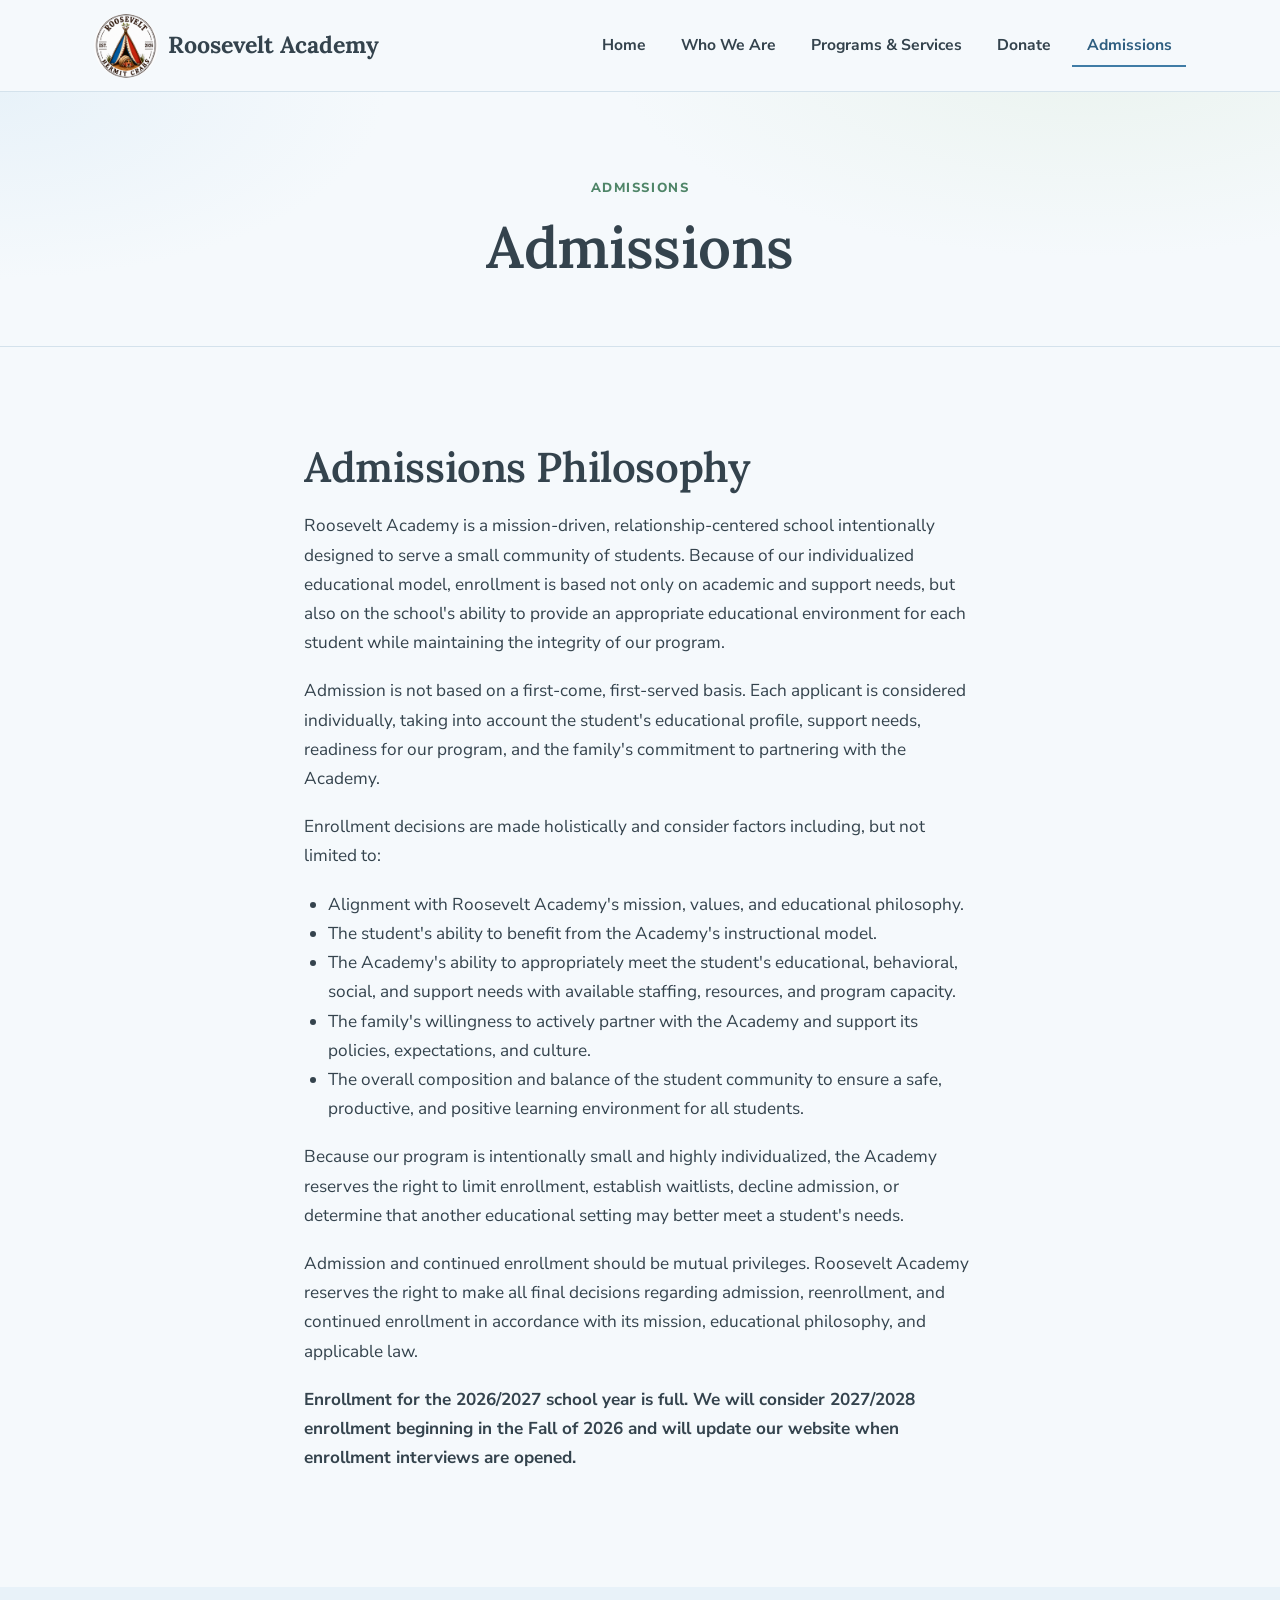
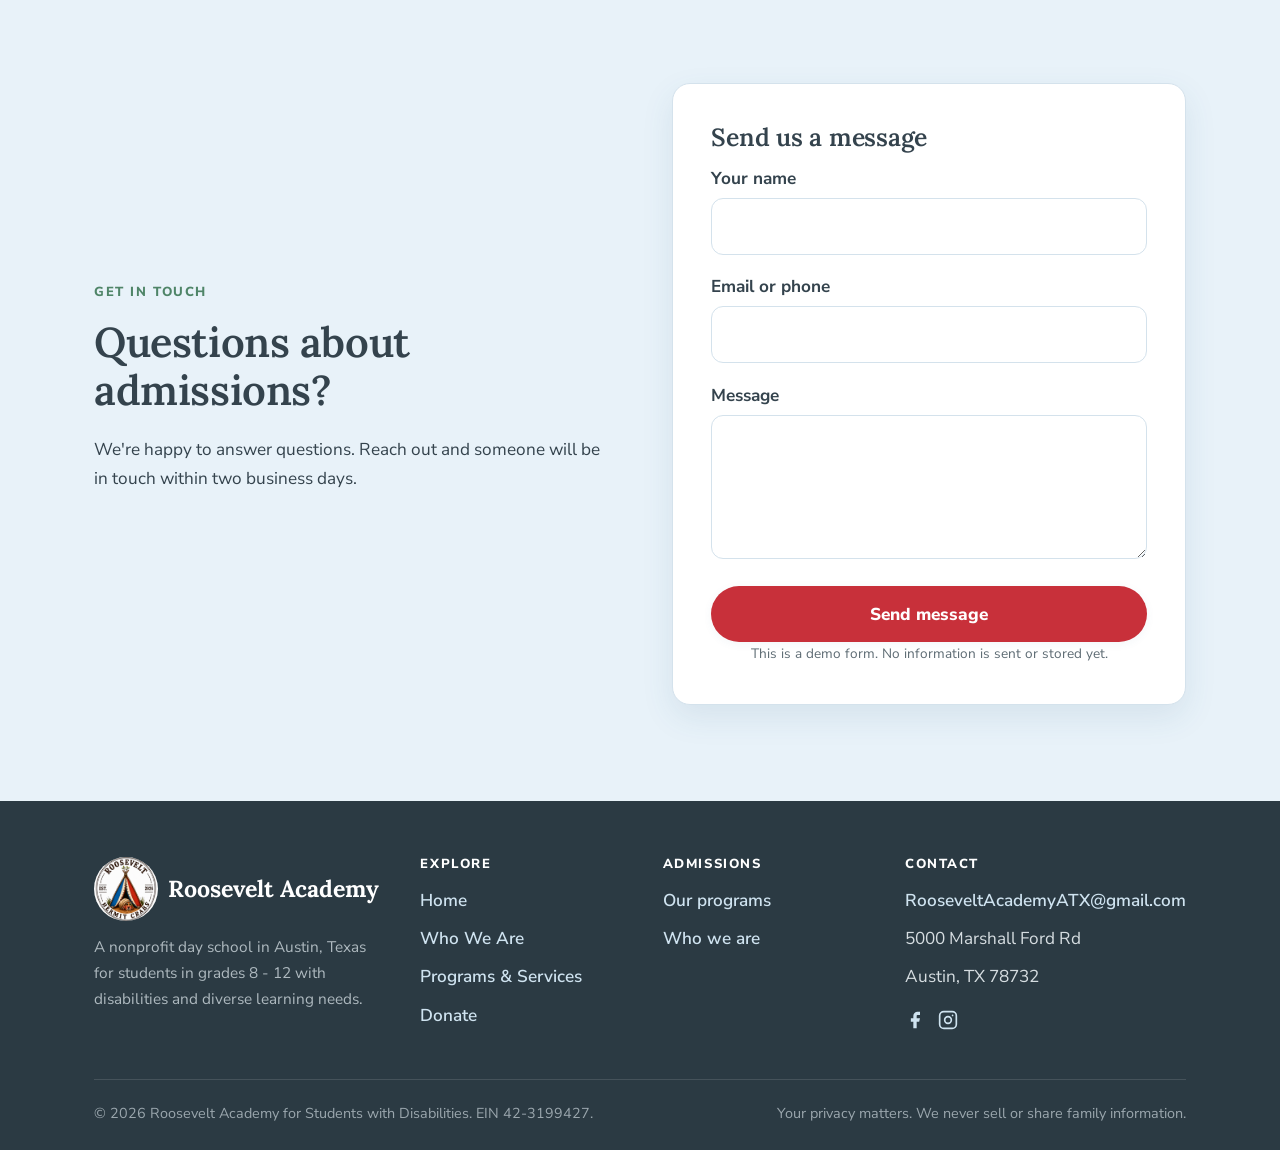
==== admissions.html @ e7b4e31a "Make logo and school name more prominent in header and footer (all pages) Co-Authored-By: Claude Son" ====
<!DOCTYPE html>
<html lang="en">
<head>
  <meta charset="UTF-8" />
  <meta name="viewport" content="width=device-width, initial-scale=1.0" />
  <title>Admissions — Roosevelt Academy Day School</title>
  <meta name="description" content="Admissions information for Roosevelt Academy — a nonprofit day school in Austin, TX for students in grades 8-12 with disabilities and diverse learning needs." />
  <link rel="preconnect" href="https://fonts.googleapis.com" />
  <link rel="preconnect" href="https://fonts.gstatic.com" crossorigin />
  <link href="https://fonts.googleapis.com/css2?family=Lora:wght@500;600&family=Nunito+Sans:wght@400;600;700;800&display=swap" rel="stylesheet" />
  <link rel="stylesheet" href="styles.css" />
</head>
<body>

  <header class="site-header">
    <nav class="nav" aria-label="Primary">
      <a class="brand" href="index.html">
        <img src="logo.jpeg" alt="Roosevelt Academy — Roosevelt Hermit Crabs" style="height:64px; width:64px; object-fit:contain; border-radius:50%;" />
        <span class="brand__name">Roosevelt Academy<span></span></span>
      </a>
      <button class="nav__toggle" aria-expanded="false" aria-controls="nav-links" aria-label="Toggle menu">
        <svg width="24" height="24" viewBox="0 0 24 24" fill="none" stroke="currentColor" stroke-width="2.2" stroke-linecap="round"><path d="M3 6h18M3 12h18M3 18h18"/></svg>
      </button>
      <ul class="nav__links" id="nav-links">
        <li><a href="index.html">Home</a></li>
        <li><a href="who-we-are.html">Who We Are</a></li>
        <li><a href="programs.html">Programs &amp; Services</a></li>
        <li><a href="donate.html">Donate</a></li>
        <li><a href="admissions.html" aria-current="page">Admissions</a></li>
      </ul>
    </nav>
  </header>

  <main>
    <!-- ===== Page hero ===== -->
    <section class="page-hero">
      <div class="wrap">
        <span class="eyebrow">Admissions</span>
        <h1>Admissions</h1>
      </div>
    </section>

    <!-- ===== Admissions Philosophy ===== -->
    <section class="section">
      <div class="wrap" style="max-width:72ch;">
        <h2>Admissions Philosophy</h2>
        <p>Roosevelt Academy is a mission-driven, relationship-centered school intentionally designed to serve a small community of students. Because of our individualized educational model, enrollment is based not only on academic and support needs, but also on the school's ability to provide an appropriate educational environment for each student while maintaining the integrity of our program.</p>
        <p>Admission is not based on a first-come, first-served basis. Each applicant is considered individually, taking into account the student's educational profile, support needs, readiness for our program, and the family's commitment to partnering with the Academy.</p>
        <p>Enrollment decisions are made holistically and consider factors including, but not limited to:</p>
        <ul style="margin: 0 0 1.1em; padding-left: 1.5rem;">
          <li>Alignment with Roosevelt Academy's mission, values, and educational philosophy.</li>
          <li>The student's ability to benefit from the Academy's instructional model.</li>
          <li>The Academy's ability to appropriately meet the student's educational, behavioral, social, and support needs with available staffing, resources, and program capacity.</li>
          <li>The family's willingness to actively partner with the Academy and support its policies, expectations, and culture.</li>
          <li>The overall composition and balance of the student community to ensure a safe, productive, and positive learning environment for all students.</li>
        </ul>
        <p>Because our program is intentionally small and highly individualized, the Academy reserves the right to limit enrollment, establish waitlists, decline admission, or determine that another educational setting may better meet a student's needs.</p>
        <p>Admission and continued enrollment should be mutual privileges. Roosevelt Academy reserves the right to make all final decisions regarding admission, reenrollment, and continued enrollment in accordance with its mission, educational philosophy, and applicable law.</p>
        <p style="font-weight: 700;">Enrollment for the 2026/2027 school year is full. We will consider 2027/2028 enrollment beginning in the Fall of 2026 and will update our website when enrollment interviews are opened.</p>
      </div>
    </section>

    <!-- ===== Contact ===== -->
    <section class="section section--blue">
      <div class="wrap">
        <div class="split">
          <div>
            <span class="eyebrow">Get in touch</span>
            <h2>Questions about admissions?</h2>
            <p>We're happy to answer questions. Reach out and someone will be in touch within two business days.</p>
          </div>
          <div class="split__panel">
            <h3 class="mt-0">Send us a message</h3>
            <form onsubmit="event.preventDefault(); this.reset(); document.getElementById('adm-thanks').hidden = false;">
              <div class="stack">
                <div>
                  <label for="adm-name" style="display:block; font-weight:700; margin-bottom:0.3rem;">Your name</label>
                  <input id="adm-name" name="name" type="text" required autocomplete="name"
                    style="width:100%; padding:0.8rem 1rem; border:1px solid var(--line); border-radius:12px; font:inherit; background:#fff;" />
                </div>
                <div>
                  <label for="adm-contact" style="display:block; font-weight:700; margin-bottom:0.3rem;">Email or phone</label>
                  <input id="adm-contact" name="contact" type="text" required autocomplete="email"
                    style="width:100%; padding:0.8rem 1rem; border:1px solid var(--line); border-radius:12px; font:inherit; background:#fff;" />
                </div>
                <div>
                  <label for="adm-msg" style="display:block; font-weight:700; margin-bottom:0.3rem;">Message</label>
                  <textarea id="adm-msg" name="message" rows="4"
                    style="width:100%; padding:0.8rem 1rem; border:1px solid var(--line); border-radius:12px; font:inherit; background:#fff; resize:vertical;"></textarea>
                </div>
                <button type="submit" class="btn btn--warm btn--block btn--lg">Send message</button>
                <p id="adm-thanks" hidden style="margin:0; color:var(--sage-dk); font-weight:800; text-align:center;">
                  Thank you! We'll be in touch within two business days.
                </p>
                <p style="margin:0; font-size:0.85rem; color:var(--ink-soft); text-align:center;">
                  This is a demo form. No information is sent or stored yet.
                </p>
              </div>
            </form>
          </div>
        </div>
      </div>
    </section>
  </main>

  <footer class="site-footer">
    <div class="wrap">
      <div class="footer__grid">
        <div class="footer__brand">
          <a class="brand" href="index.html" style="margin-bottom:0.8rem;">
            <img src="logo.jpeg" alt="Roosevelt Academy — Roosevelt Hermit Crabs" style="height:64px; width:64px; object-fit:contain; border-radius:50%;" />
            <span class="brand__name" style="color:#fff;">Roosevelt Academy<span></span></span>
          </a>
          <p>A nonprofit day school in Austin, Texas for students in grades 8 - 12 with disabilities and diverse learning needs.</p>
        </div>
        <div class="footer">
          <h4>Explore</h4>
          <ul>
            <li><a href="index.html">Home</a></li>
            <li><a href="who-we-are.html">Who We Are</a></li>
            <li><a href="programs.html">Programs &amp; Services</a></li>
            <li><a href="donate.html">Donate</a></li>
          </ul>
        </div>
        <div class="footer">
          <h4>Admissions</h4>
          <ul>

            <li><a href="programs.html">Our programs</a></li>
            <li><a href="who-we-are.html">Who we are</a></li>
          </ul>
        </div>
        <div class="footer">
          <h4>Contact</h4>
          <ul>
            <li><a href="mailto:RooseveltAcademyATX@gmail.com">RooseveltAcademyATX@gmail.com</a></li>
            <li>5000 Marshall Ford Rd</li>
            <li>Austin, TX 78732</li>
            <li style="margin-top:0.6rem; display:flex; gap:0.8rem;">
              <a href="https://www.facebook.com/people/Roosevelt-Academy/61590613000314/" target="_blank" rel="noopener" aria-label="Facebook">
                <svg width="20" height="20" viewBox="0 0 24 24" fill="currentColor"><path d="M18 2h-3a5 5 0 0 0-5 5v3H7v4h3v8h4v-8h3l1-4h-4V7a1 1 0 0 1 1-1h3z"/></svg>
              </a>
              <a href="https://www.instagram.com/rooseveltacademyatx" target="_blank" rel="noopener" aria-label="Instagram">
                <svg width="20" height="20" viewBox="0 0 24 24" fill="none" stroke="currentColor" stroke-width="2"><rect x="2" y="2" width="20" height="20" rx="5"/><circle cx="12" cy="12" r="4"/><circle cx="17.5" cy="6.5" r="1" fill="currentColor" stroke="none"/></svg>
              </a>
            </li>
          </ul>
        </div>
      </div>
      <div class="footer__bottom">
        <span>© 2026 Roosevelt Academy for Students with Disabilities. EIN 42-3199427.</span>
        <span>Your privacy matters. We never sell or share family information.</span>
      </div>
    </div>
  </footer>

  <script src="main.js"></script>
</body>
</html>
---- styles.css ----
/* =========================================================================
   Roosevelt Academy — shared stylesheet
   Visual identity: confident, plain, warm. Cool blues, soft whites, gentle greens.
   Type: Lora (classic serif, headings) + Nunito Sans (clean body).
   ========================================================================= */

/* ---- Design tokens ---- */
:root {
  /* Core palette */
  --harbor-blue:    #3f7ca6;   /* primary — calm, trustworthy */
  --harbor-blue-dk: #2e5e80;   /* hover / depth */
  --harbor-blue-lt: #e8f2f9;   /* soft wash background */
  --sage:           #6fa988;   /* gentle green — growth, reassurance */
  --sage-dk:        #4f8568;
  --sage-lt:        #eaf3ee;
  --apricot:        #c8303a;   /* school red — from the Roosevelt logo */
  --apricot-dk:     #a82530;
  --apricot-lt:     #fce8e9;

  /* Neutrals — cool white, never warm/orange */
  --cream:          #f5f9fc;   /* page background — slight blue tint */
  --cream-2:        #edf3f9;   /* alt section background */
  --white:          #ffffff;
  --ink:            #34434d;   /* body text — soft charcoal, not black */
  --ink-soft:       #5d6b73;   /* secondary text */
  --line:           #d4e2ec;   /* hairlines / borders */

  /* Type */
  --font-head: "Lora", Georgia, "Times New Roman", serif;
  --font-body: "Nunito Sans", -apple-system, BlinkMacSystemFont, "Segoe UI", Roboto, sans-serif;

  /* Shape & depth */
  --radius:    18px;
  --radius-sm: 12px;
  --radius-pill: 999px;
  --shadow-sm: 0 2px 10px rgba(46, 94, 128, 0.06);
  --shadow:    0 12px 32px rgba(46, 94, 128, 0.10);
  --shadow-lg: 0 24px 60px rgba(46, 94, 128, 0.14);

  --maxw: 1140px;
  --gap:  clamp(1.5rem, 4vw, 3rem);
}

/* ---- Reset & base ---- */
*, *::before, *::after { box-sizing: border-box; }

html { scroll-behavior: smooth; -webkit-text-size-adjust: 100%; }

body {
  margin: 0;
  font-family: var(--font-body);
  font-size: 1.075rem;
  line-height: 1.7;
  color: var(--ink);
  background: var(--cream);
  -webkit-font-smoothing: antialiased;
  text-rendering: optimizeLegibility;
}

img { max-width: 100%; display: block; }

a { color: var(--harbor-blue-dk); text-decoration: none; }
a:hover { text-decoration: underline; }

h1, h2, h3, h4 {
  font-family: var(--font-head);
  font-weight: 600;
  line-height: 1.15;
  color: var(--ink);
  margin: 0 0 0.5em;
  letter-spacing: -0.01em;
  text-wrap: balance;
}

h1 { font-size: clamp(2.3rem, 5.2vw, 3.6rem); }
h2 { font-size: clamp(1.8rem, 3.6vw, 2.6rem); }
h3 { font-size: clamp(1.25rem, 2.2vw, 1.55rem); }

p { margin: 0 0 1.1em; }

/* ---- Layout helpers ---- */
.wrap { width: 100%; max-width: var(--maxw); margin: 0 auto; padding: 0 1.5rem; }

.section { padding: clamp(3.5rem, 8vw, 6rem) 0; }
.section--tint  { background: var(--cream-2); }
.section--blue  { background: var(--harbor-blue-lt); }
.section--sage  { background: var(--sage-lt); }

.eyebrow {
  display: inline-block;
  font-family: var(--font-body);
  font-weight: 800;
  font-size: 0.82rem;
  letter-spacing: 0.12em;
  text-transform: uppercase;
  color: var(--sage-dk);
  margin-bottom: 0.9rem;
}

.lead { font-size: 1.2rem; color: var(--ink-soft); }

.center  { text-align: center; }
.measure { max-width: 62ch; }
.measure.center { margin-left: auto; margin-right: auto; }

/* ---- Buttons ---- */
.btn {
  display: inline-flex;
  align-items: center;
  gap: 0.55rem;
  font-family: var(--font-body);
  font-weight: 800;
  font-size: 1rem;
  line-height: 1;
  padding: 0.95rem 1.6rem;
  border-radius: var(--radius-pill);
  border: 2px solid transparent;
  cursor: pointer;
  transition: transform 0.15s ease, box-shadow 0.2s ease, background 0.2s ease, border-color 0.2s ease;
  text-decoration: none;
}
.btn:hover { text-decoration: none; transform: translateY(-2px); }
.btn:focus-visible { outline: 3px solid var(--harbor-blue); outline-offset: 3px; }

.btn--primary { background: var(--harbor-blue); color: #fff; box-shadow: var(--shadow-sm); }
.btn--primary:hover { background: var(--harbor-blue-dk); box-shadow: var(--shadow); }

.btn--warm { background: var(--apricot); color: #fff; box-shadow: var(--shadow-sm); }
.btn--warm:hover { background: var(--apricot-dk); color: #fff; box-shadow: var(--shadow); }

.btn--ghost { background: transparent; color: var(--harbor-blue-dk); border-color: var(--harbor-blue); }
.btn--ghost:hover { background: var(--harbor-blue); color: #fff; }

.btn--lg { padding: 1.1rem 2rem; font-size: 1.08rem; }
.btn--block { width: 100%; justify-content: center; }

/* ---- Header / nav ---- */
.site-header {
  position: sticky;
  top: 0;
  z-index: 50;
  background: rgba(245, 249, 252, 0.90);
  backdrop-filter: saturate(180%) blur(10px);
  border-bottom: 1px solid var(--line);
}
.nav {
  display: flex;
  align-items: center;
  justify-content: space-between;
  gap: 1rem;
  padding: 0.85rem 1.5rem;
  max-width: var(--maxw);
  margin: 0 auto;
}
.brand { display: inline-flex; align-items: center; gap: 0.65rem; }
.brand:hover { text-decoration: none; }
.brand__mark { width: 40px; height: 40px; flex: 0 0 auto; }

/* Logo placeholder */
.brand__logo-slot {
  width: 46px; height: 46px; flex: 0 0 auto;
  display: grid; place-items: center; text-align: center;
  border: 2px dashed var(--harbor-blue);
  border-radius: 12px;
  background: var(--harbor-blue-lt);
  color: var(--harbor-blue-dk);
  font-family: var(--font-body);
  font-weight: 800; font-size: 0.52rem; letter-spacing: 0.06em; line-height: 1.1;
}
.footer__brand .brand__logo-slot {
  border-color: rgba(255,255,255,0.45);
  background: rgba(255,255,255,0.06);
  color: #cfe3f0;
}
.brand__name {
  font-family: var(--font-head);
  font-weight: 800;
  font-size: 1.45rem;
  color: var(--ink);
  line-height: 1.05;
}
.brand__name span { display: block; font-family: var(--font-body); font-weight: 700; font-size: 0.7rem; letter-spacing: 0.14em; text-transform: uppercase; color: var(--sage-dk); }

.nav__links { display: flex; align-items: center; gap: 0.4rem; list-style: none; margin: 0; padding: 0; }
.nav__links a {
  display: inline-block;
  padding: 0.5rem 0.9rem;
  border-radius: var(--radius-pill);
  font-weight: 700;
  font-size: 0.98rem;
  color: var(--ink);
}
.nav__links a:hover { background: var(--harbor-blue-lt); text-decoration: none; }
.nav__links a[aria-current="page"] { color: var(--harbor-blue-dk); background: transparent; border-bottom: 2px solid var(--harbor-blue); border-radius: 0; padding-bottom: calc(0.5rem - 2px); }
.nav__cta { margin-left: 0.4rem; }

.nav__toggle {
  display: none;
  background: transparent;
  border: 1px solid var(--line);
  border-radius: var(--radius-sm);
  padding: 0.5rem 0.6rem;
  cursor: pointer;
  color: var(--ink);
}
.nav__toggle svg { display: block; }

/* ---- Hero ---- */
.hero {
  position: relative;
  overflow: hidden;
  background:
    radial-gradient(1200px 520px at 78% -8%, var(--sage-lt) 0%, transparent 60%),
    radial-gradient(900px 480px at 8% 6%, var(--harbor-blue-lt) 0%, transparent 55%),
    var(--cream);
}
.hero__inner {
  display: grid;
  grid-template-columns: 1.05fr 0.95fr;
  gap: clamp(2rem, 5vw, 4rem);
  align-items: center;
  padding: clamp(3rem, 7vw, 5.5rem) 0 clamp(3.5rem, 8vw, 6rem);
}
.hero h1 { margin-bottom: 0.4rem; }
.hero__mission {
  font-size: clamp(1.15rem, 2.2vw, 1.4rem);
  color: var(--ink-soft);
  max-width: 46ch;
  margin-bottom: 1.8rem;
}
.hero__ctas { display: flex; flex-wrap: wrap; gap: 0.9rem; margin-bottom: 1.3rem; justify-content: center; }
.hero__assure {
  display: inline-flex; align-items: center; gap: 0.5rem;
  font-size: 0.95rem; color: var(--ink-soft); font-weight: 700;
}
.hero__assure svg { color: var(--sage-dk); flex: 0 0 auto; }

/* Hero illustration card */
.hero__art {
  position: relative;
  border-radius: 28px;
  background: linear-gradient(160deg, #fff, var(--harbor-blue-lt));
  box-shadow: var(--shadow-lg);
  padding: 1.5rem;
  aspect-ratio: 4 / 3.4;
  display: flex;
  align-items: center;
  justify-content: center;
}
.hero__art svg { width: 100%; height: auto; }

/* ---- Generic cards & grids ---- */
.grid { display: grid; gap: 1.5rem; }
.grid--2 { grid-template-columns: repeat(2, 1fr); }
.grid--3 { grid-template-columns: repeat(3, 1fr); }
.grid--4 { grid-template-columns: repeat(4, 1fr); }

.card {
  background: var(--white);
  border: 1px solid var(--line);
  border-radius: var(--radius);
  padding: 1.7rem;
  box-shadow: var(--shadow-sm);
  transition: transform 0.18s ease, box-shadow 0.22s ease;
}
.card:hover { transform: none; box-shadow: var(--shadow); border-color: var(--harbor-blue-lt); }
.card h3 { margin-bottom: 0.4rem; }
.card p:last-child { margin-bottom: 0; }

.icon-badge {
  width: 44px; height: 44px;
  border-radius: 0;
  display: grid; place-items: center;
  margin-bottom: 1.1rem;
  background: transparent;
}
.icon-badge--blue { color: var(--harbor-blue); }
.icon-badge--sage { color: var(--sage-dk); }
.icon-badge--apricot { color: var(--apricot-dk); }

/* ---- Stats row ---- */
.stats { display: grid; grid-template-columns: repeat(4, 1fr); gap: 1.5rem; text-align: center; }
.stat__num { font-family: var(--font-head); font-weight: 600; font-size: clamp(2rem, 4vw, 2.8rem); color: var(--harbor-blue-dk); line-height: 1; }
.stat__label { font-weight: 700; color: var(--ink-soft); font-size: 0.98rem; }

/* ---- Feature split ---- */
.split { display: grid; grid-template-columns: 1fr 1fr; gap: clamp(2rem, 5vw, 4rem); align-items: center; }
.split__panel {
  background: var(--white);
  border: 1px solid var(--line);
  border-radius: var(--radius);
  box-shadow: var(--shadow);
  padding: clamp(1.6rem, 3vw, 2.4rem);
}

/* Quote / pull */
.quote {
  font-family: var(--font-head);
  font-size: clamp(1.4rem, 2.8vw, 2rem);
  line-height: 1.35;
  color: var(--ink);
  font-weight: 500;
  border-left: 4px solid var(--harbor-blue);
  padding-left: 1.5rem;
  margin-left: 0;
}
.quote::before { content: ""; }
.quote::after  { content: ""; }

/* ---- Trust strip ---- */
.trust-list { list-style: none; margin: 0; padding: 0; display: grid; gap: 0.9rem; }
.trust-list li { display: flex; gap: 0.75rem; align-items: flex-start; }
.trust-list svg { color: var(--sage-dk); flex: 0 0 auto; margin-top: 3px; }

/* ---- Team cards ---- */
.team-card { text-align: center; }
.team-card .avatar {
  width: 96px; height: 96px; border-radius: 50%;
  margin: 0 auto 1rem;
  display: grid; place-items: center;
  font-family: var(--font-head);
  font-weight: 600; font-size: 2rem; color: #fff;
}
.team-card .role { font-weight: 800; color: var(--harbor-blue-dk); font-size: 0.92rem; letter-spacing: 0.02em; }
.team-card .bio { color: var(--ink-soft); font-size: 0.98rem; }

/* ---- Program list ---- */
.program {
  display: grid;
  grid-template-columns: 64px 1fr;
  gap: 1.3rem;
  background: var(--white);
  border: 1px solid var(--line);
  border-left: 5px solid var(--harbor-blue);
  border-radius: var(--radius);
  padding: 1.6rem 1.8rem;
  box-shadow: var(--shadow-sm);
  transition: transform 0.18s ease, box-shadow 0.22s ease;
}
.program:hover { transform: translateY(-3px); box-shadow: var(--shadow); }
.program:nth-child(3n+2) { border-left-color: var(--sage); }
.program:nth-child(3n+3) { border-left-color: var(--apricot); }
.program__icon { width: 44px; height: 44px; border-radius: 0; display: grid; place-items: center; color: var(--harbor-blue); background: transparent; }
.program:nth-child(3n+2) .program__icon { color: var(--sage-dk); background: transparent; }
.program:nth-child(3n+3) .program__icon { color: var(--apricot-dk); background: transparent; }
.program__who {
  display: inline-block;
  font-size: 0.82rem; font-weight: 800; letter-spacing: 0.04em;
  color: var(--sage-dk);
  background: var(--sage-lt);
  padding: 0.25rem 0.7rem;
  border-radius: var(--radius-pill);
  margin-bottom: 0.6rem;
}
.program h3 { margin-bottom: 0.5rem; }
.program p:last-child { margin-bottom: 0; }

/* ---- Donation page ---- */
.goal {
  background: var(--white);
  border: 1px solid var(--line);
  border-radius: var(--radius);
  box-shadow: var(--shadow);
  padding: clamp(1.6rem, 3vw, 2.4rem);
}
.goal__row { display: flex; justify-content: space-between; align-items: baseline; flex-wrap: wrap; gap: 0.5rem; margin-bottom: 0.8rem; }
.goal__raised { font-family: var(--font-head); font-size: clamp(1.8rem, 4vw, 2.6rem); font-weight: 600; color: var(--sage-dk); }
.goal__target { color: var(--ink-soft); font-weight: 700; }
.progress {
  height: 18px; background: var(--cream-2);
  border-radius: var(--radius-pill); overflow: hidden;
  border: 1px solid var(--line);
}
.progress__bar {
  height: 100%;
  width: 0;
  border-radius: var(--radius-pill);
  background: linear-gradient(90deg, var(--sage), var(--harbor-blue));
  transition: width 1.4s cubic-bezier(.22,1,.36,1);
}
.goal__meta { margin-top: 0.7rem; color: var(--ink-soft); font-weight: 700; font-size: 0.95rem; }

.tier {
  background: var(--white);
  border: 1px solid var(--line);
  border-radius: var(--radius);
  padding: 1.6rem;
  box-shadow: var(--shadow-sm);
  display: flex; flex-direction: column; gap: 0.4rem;
  transition: transform 0.18s ease, box-shadow 0.22s ease, border-color 0.2s ease;
}
.tier:hover { transform: translateY(-4px); box-shadow: var(--shadow); border-color: var(--harbor-blue); }
.tier__amt { font-family: var(--font-head); font-size: 2rem; font-weight: 600; color: var(--harbor-blue-dk); }
.tier__funds { font-weight: 800; color: var(--ink); }
.tier__desc { color: var(--ink-soft); font-size: 0.97rem; }

.amount-picker { display: flex; flex-wrap: wrap; gap: 0.7rem; margin: 1.2rem 0; }
.amount-picker button {
  font-family: var(--font-body); font-weight: 800; font-size: 1.05rem;
  padding: 0.8rem 1.3rem;
  border-radius: var(--radius-pill);
  border: 2px solid var(--line);
  background: var(--white); color: var(--ink);
  cursor: pointer; transition: all 0.15s ease;
}
.amount-picker button:hover { border-color: var(--harbor-blue); }
.amount-picker button.is-active { background: var(--harbor-blue); border-color: var(--harbor-blue); color: #fff; }

.privacy-note {
  display: flex; gap: 0.7rem; align-items: flex-start;
  background: var(--sage-lt);
  border: 1px solid #d6e7dc;
  border-radius: var(--radius-sm);
  padding: 1rem 1.1rem;
  color: var(--ink);
  font-size: 0.97rem;
}
.privacy-note svg { color: var(--sage-dk); flex: 0 0 auto; margin-top: 2px; }
.privacy-note strong { color: var(--sage-dk); }

/* ---- Page hero (interior pages) ---- */
.page-hero {
  background:
    radial-gradient(800px 360px at 85% -20%, var(--sage-lt) 0%, transparent 60%),
    radial-gradient(700px 340px at 0% 0%, var(--harbor-blue-lt) 0%, transparent 55%),
    var(--cream);
  padding: clamp(3rem, 7vw, 5rem) 0 clamp(2.5rem, 5vw, 3.5rem);
  border-bottom: 1px solid var(--line);
  text-align: center;
}
.page-hero h1 { margin-bottom: 0.6rem; max-width: 28ch; margin-left: auto; margin-right: auto; }
.page-hero p { max-width: 60ch; margin-left: auto; margin-right: auto; }

/* ---- CTA band ---- */
.cta-band {
  background: var(--ink);
  color: #fff;
  border-radius: var(--radius);
  padding: clamp(2.2rem, 5vw, 3.5rem);
  text-align: center;
  box-shadow: var(--shadow);
}
.cta-band h2 { color: #fff; }
.cta-band p { color: #c8d1d6; max-width: 56ch; margin-left: auto; margin-right: auto; }
.cta-band .btn--ghost { color: #fff; border-color: rgba(255,255,255,0.5); }
.cta-band .btn--ghost:hover { background: #fff; color: var(--ink); }

/* ---- Footer ---- */
.site-footer {
  background: #2b3a43;
  color: #d6dde1;
  padding: clamp(2.5rem, 5vw, 3.5rem) 0 1.5rem;
}
.site-footer a { color: #cfe3f0; }
.footer__grid { display: grid; grid-template-columns: 1.4fr 1fr 1fr 1.2fr; gap: 2rem; }
.footer__brand .brand__name { color: #fff; }
.footer__brand p { color: #aeb9bf; font-size: 0.96rem; max-width: 32ch; }
.footer h4 { color: #fff; font-family: var(--font-body); font-weight: 800; font-size: 0.82rem; letter-spacing: 0.12em; text-transform: uppercase; margin-bottom: 0.9rem; }
.footer ul { list-style: none; margin: 0; padding: 0; display: grid; gap: 0.55rem; }
.footer ul a { font-weight: 600; }
.footer__bottom {
  border-top: 1px solid rgba(255,255,255,0.12);
  margin-top: 2.5rem; padding-top: 1.3rem;
  display: flex; justify-content: space-between; flex-wrap: wrap; gap: 0.6rem;
  color: #9aa6ad; font-size: 0.9rem;
}

/* ---- Utilities ---- */
.mt-0 { margin-top: 0; }
.mb-0 { margin-bottom: 0; }
.stack > * + * { margin-top: 1.1rem; }
.section-head { max-width: 60ch; margin-bottom: 2.5rem; }
.section-head.center { margin-left: auto; margin-right: auto; }

/* ---- Responsive ---- */
@media (max-width: 900px) {
  .hero__inner { grid-template-columns: 1fr; }
  .hero__art { order: -1; max-width: 460px; margin: 0 auto; width: 100%; }
  .split { grid-template-columns: 1fr; }
  .grid--4 { grid-template-columns: repeat(2, 1fr); }
  .stats { grid-template-columns: repeat(2, 1fr); gap: 2rem 1rem; }
  .footer__grid { grid-template-columns: 1fr 1fr; }
}

@media (max-width: 680px) {
  body { font-size: 1.02rem; }
  .nav__links {
    position: absolute;
    top: 100%; left: 0; right: 0;
    flex-direction: column;
    align-items: stretch;
    gap: 0.25rem;
    background: var(--cream);
    border-bottom: 1px solid var(--line);
    padding: 0.8rem 1.2rem 1.2rem;
    box-shadow: var(--shadow);
    display: none;
  }
  .nav__links.is-open { display: flex; }
  .nav__links a { padding: 0.7rem 0.9rem; }
  .nav__cta { margin-left: 0; }
  .nav__toggle { display: inline-flex; }
  .grid--2, .grid--3, .grid--4 { grid-template-columns: 1fr; }
  .program { grid-template-columns: 1fr; }
  .program__icon { width: 50px; height: 50px; }
  .footer__grid { grid-template-columns: 1fr; }
}

@media (prefers-reduced-motion: reduce) {
  * { scroll-behavior: auto !important; transition: none !important; animation: none !important; }
}
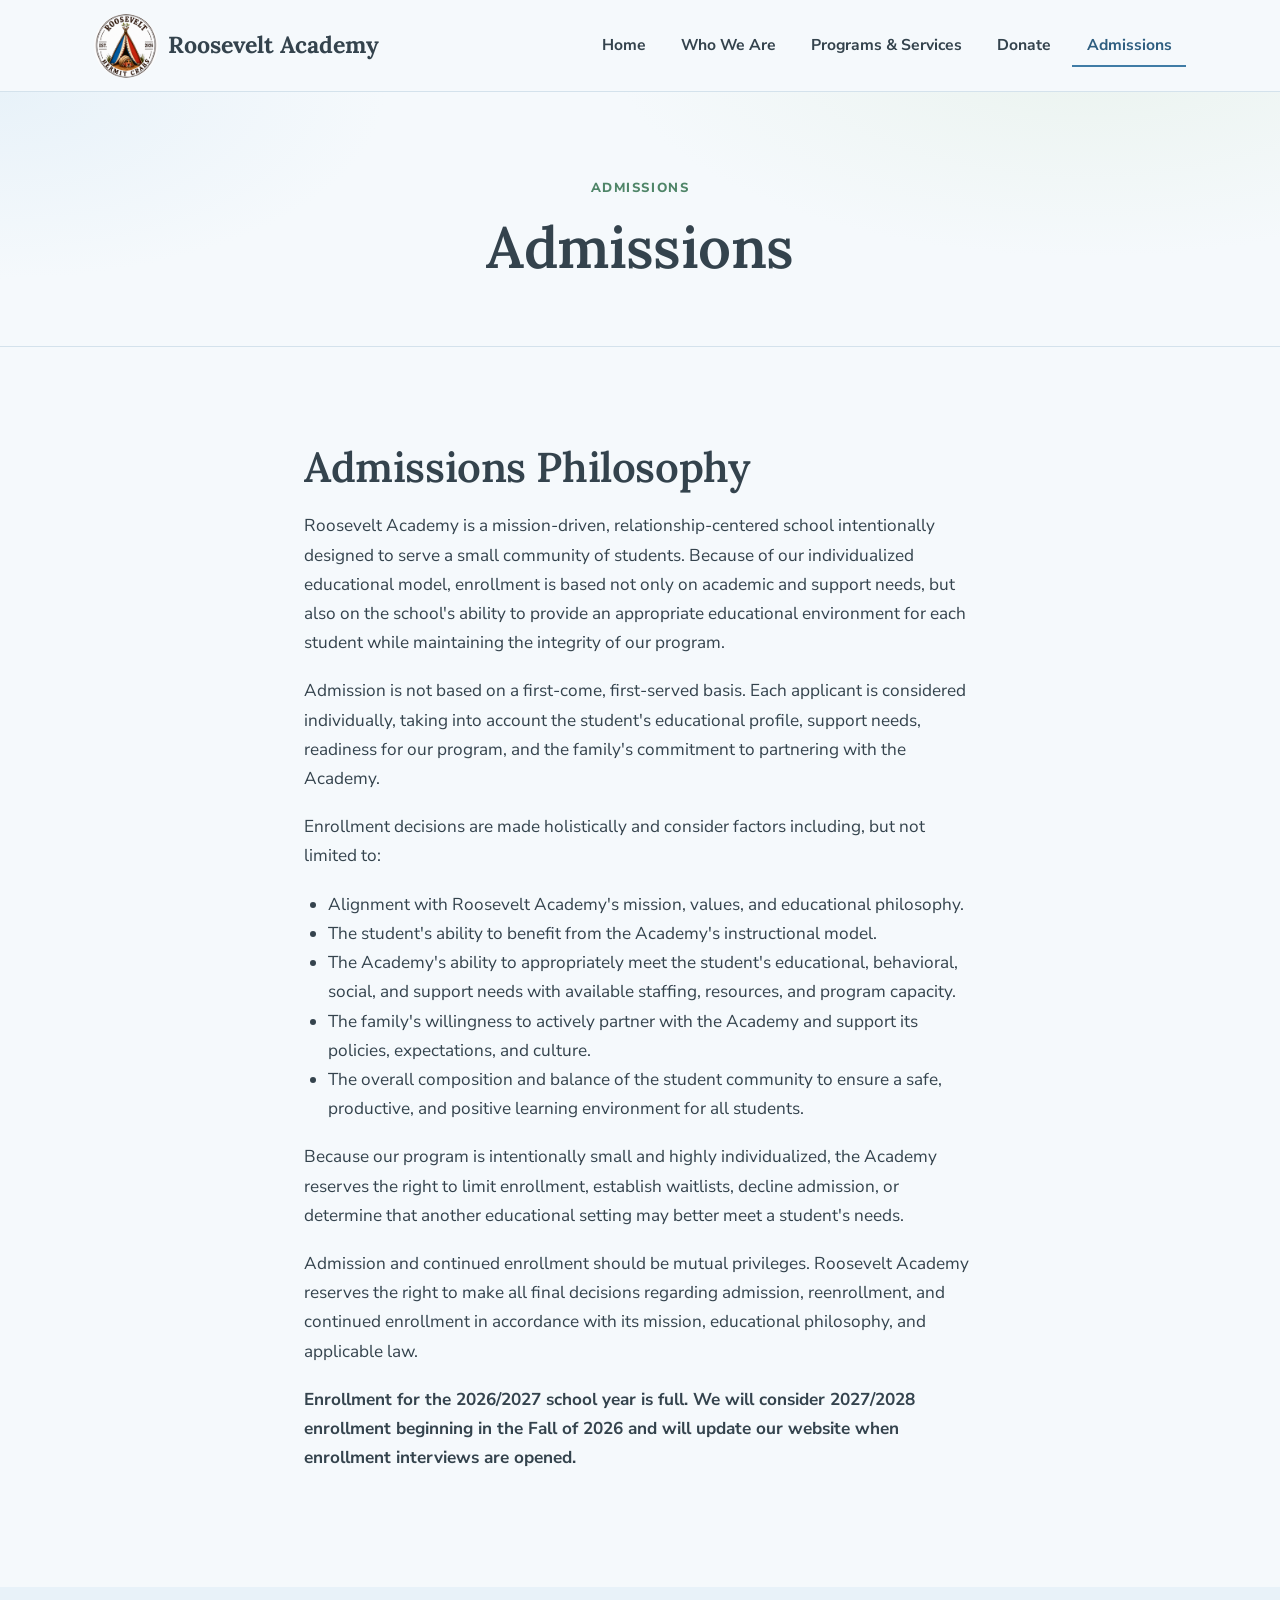
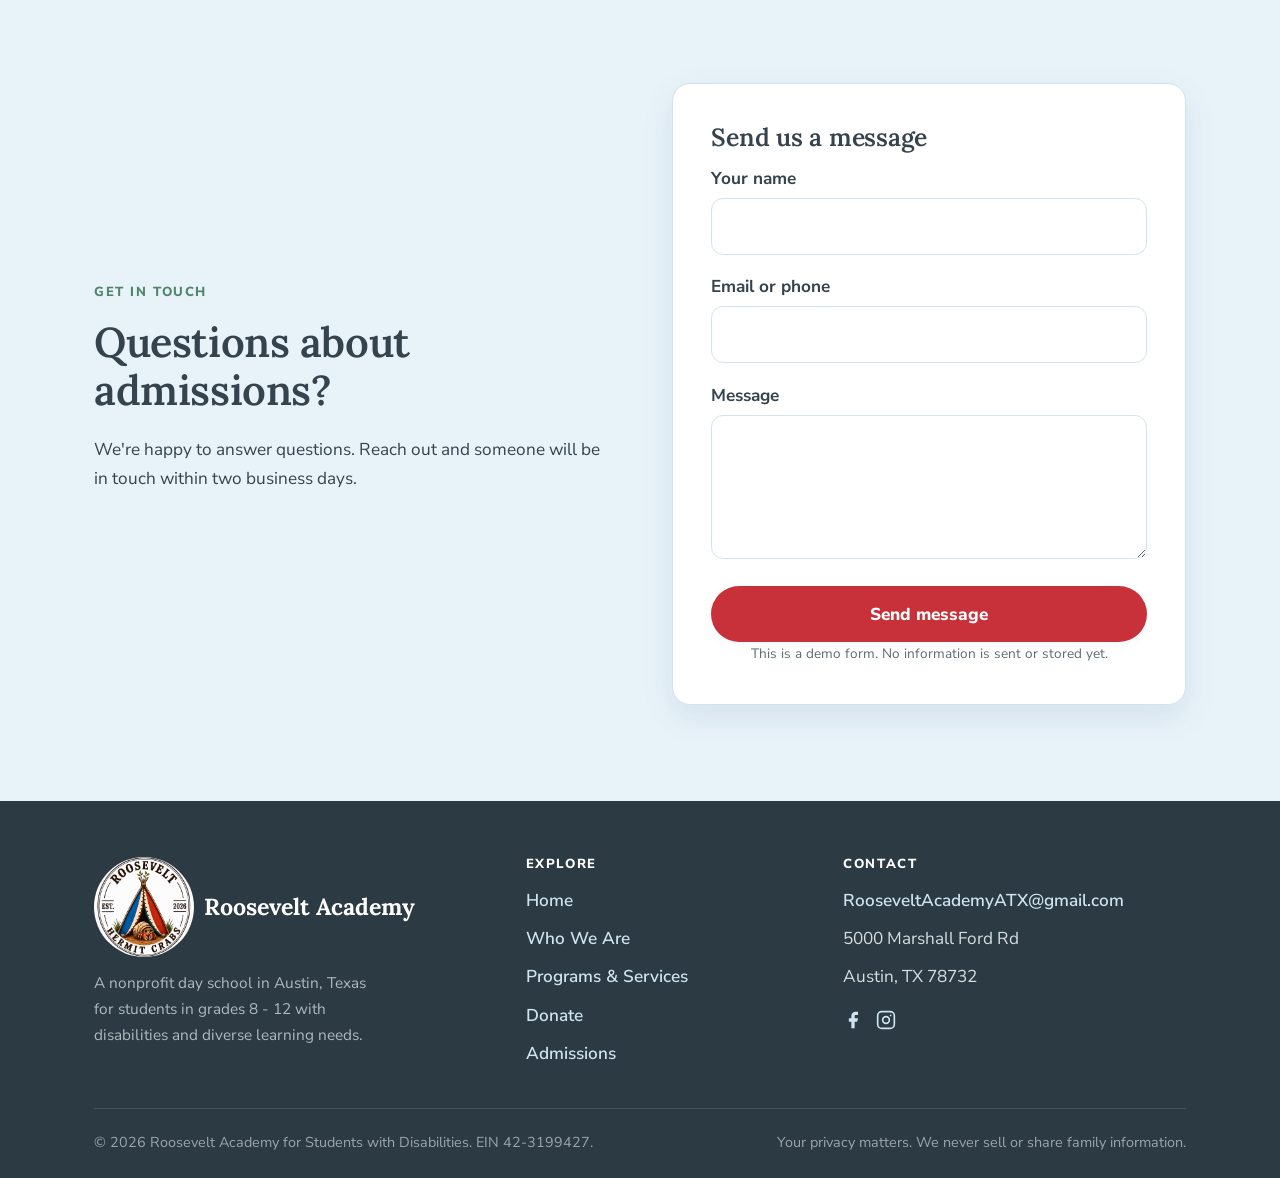
==== commit 84b9d63c: "Merge Admissions into Explore column in footer, drop separate Admissions column (all pages) Co-Autho" ====
--- a/admissions.html
+++ b/admissions.html
@@ -120,14 +120,7 @@
             <li><a href="who-we-are.html">Who We Are</a></li>
             <li><a href="programs.html">Programs &amp; Services</a></li>
             <li><a href="donate.html">Donate</a></li>
-          </ul>
-        </div>
-        <div class="footer">
-          <h4>Admissions</h4>
-          <ul>
-
-            <li><a href="programs.html">Our programs</a></li>
-            <li><a href="who-we-are.html">Who we are</a></li>
+            <li><a href="admissions.html">Admissions</a></li>
           </ul>
         </div>
         <div class="footer">
--- a/styles.css
+++ b/styles.css
@@ -452,8 +452,9 @@
   padding: clamp(2.5rem, 5vw, 3.5rem) 0 1.5rem;
 }
 .site-footer a { color: #cfe3f0; }
-.footer__grid { display: grid; grid-template-columns: 1.4fr 1fr 1fr 1.2fr; gap: 2rem; }
+.footer__grid { display: grid; grid-template-columns: 1.4fr 1fr 1.2fr; gap: 2rem; }
 .footer__brand .brand__name { color: #fff; }
+.footer__brand .brand img { height: 100px !important; width: 100px !important; }
 .footer__brand p { color: #aeb9bf; font-size: 0.96rem; max-width: 32ch; }
 .footer h4 { color: #fff; font-family: var(--font-body); font-weight: 800; font-size: 0.82rem; letter-spacing: 0.12em; text-transform: uppercase; margin-bottom: 0.9rem; }
 .footer ul { list-style: none; margin: 0; padding: 0; display: grid; gap: 0.55rem; }
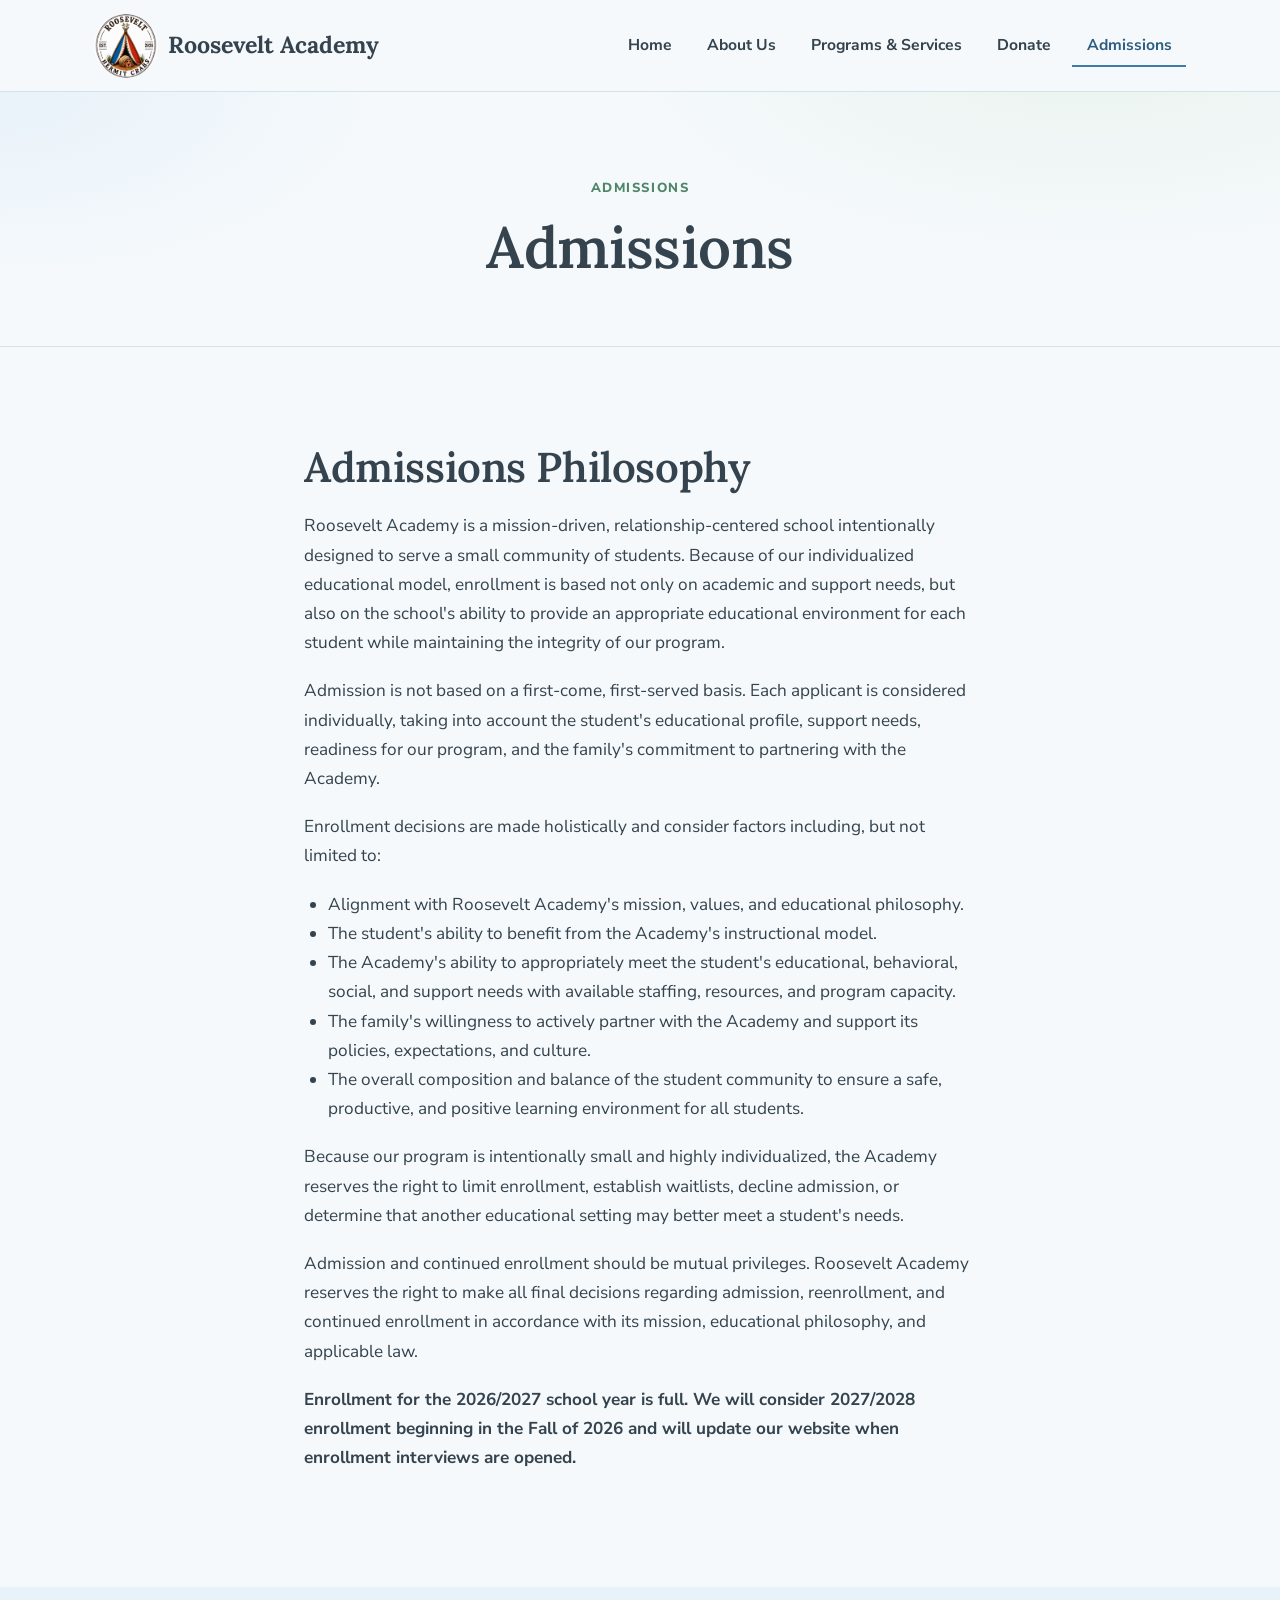
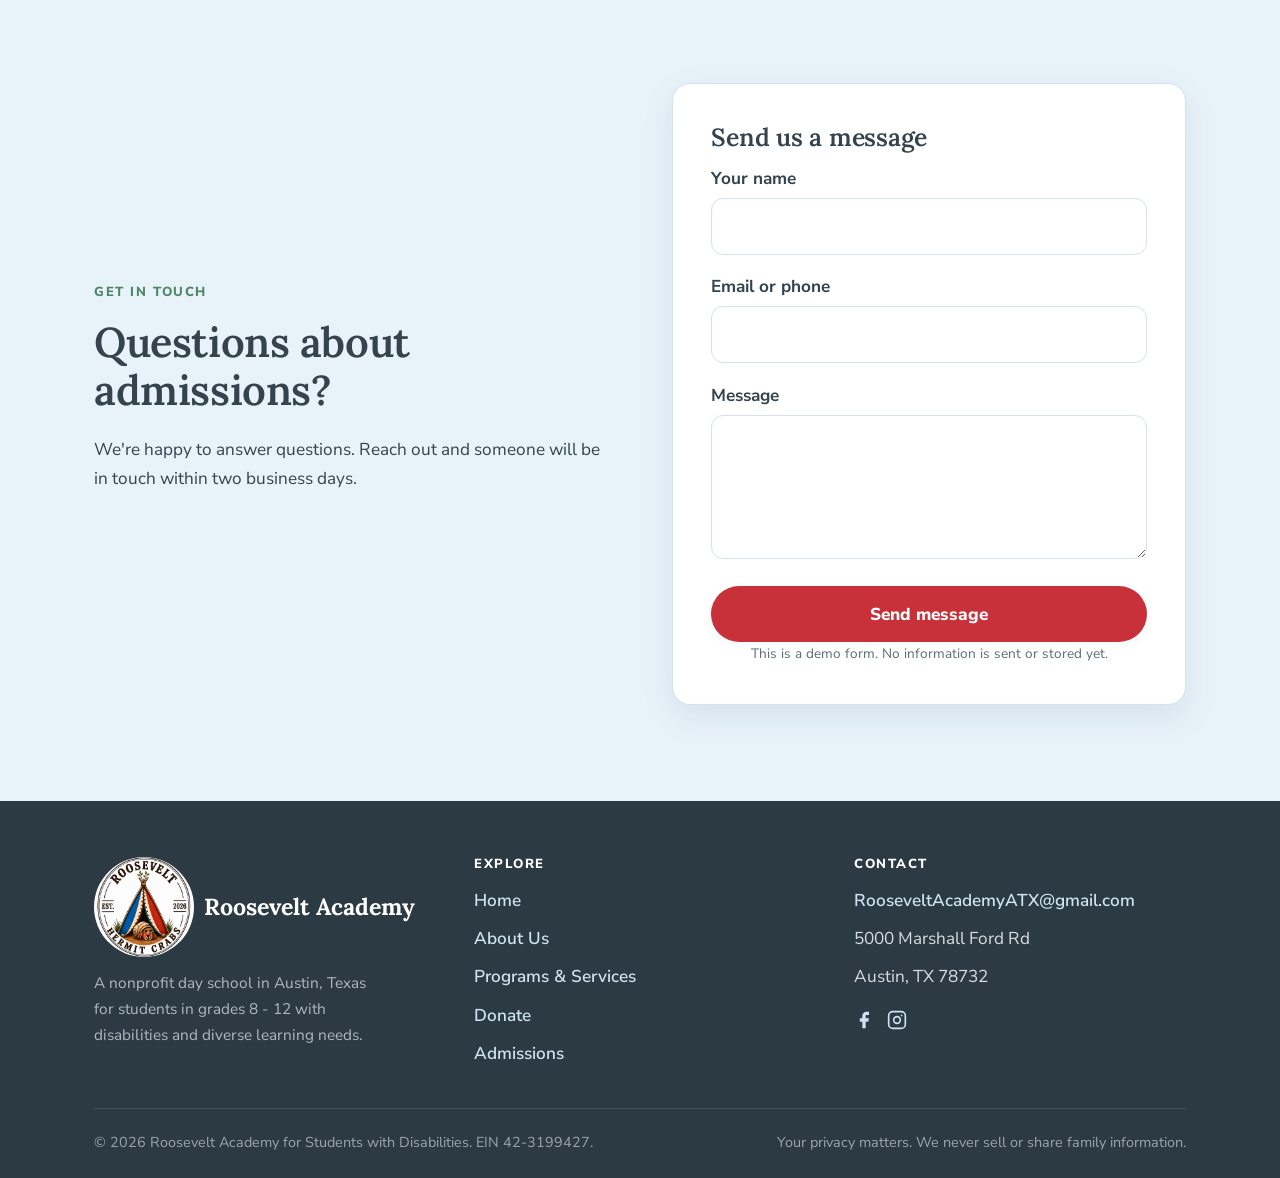
==== commit 098c5dba: "Rename nav/footer label 'Who We Are' to 'About Us' (all pages; filename unchanged) Co-Authored-By: C" ====
--- a/admissions.html
+++ b/admissions.html
@@ -23,7 +23,7 @@
       </button>
       <ul class="nav__links" id="nav-links">
         <li><a href="index.html">Home</a></li>
-        <li><a href="who-we-are.html">Who We Are</a></li>
+        <li><a href="who-we-are.html">About Us</a></li>
         <li><a href="programs.html">Programs &amp; Services</a></li>
         <li><a href="donate.html">Donate</a></li>
         <li><a href="admissions.html" aria-current="page">Admissions</a></li>
@@ -117,7 +117,7 @@
           <h4>Explore</h4>
           <ul>
             <li><a href="index.html">Home</a></li>
-            <li><a href="who-we-are.html">Who We Are</a></li>
+            <li><a href="who-we-are.html">About Us</a></li>
             <li><a href="programs.html">Programs &amp; Services</a></li>
             <li><a href="donate.html">Donate</a></li>
             <li><a href="admissions.html">Admissions</a></li>
--- a/styles.css
+++ b/styles.css
@@ -252,8 +252,8 @@
 /* ---- Generic cards & grids ---- */
 .grid { display: grid; gap: 1.5rem; }
 .grid--2 { grid-template-columns: repeat(2, 1fr); }
-.grid--3 { grid-template-columns: repeat(3, 1fr); }
-.grid--4 { grid-template-columns: repeat(4, 1fr); }
+.grid--3 { grid-template-columns: repeat(auto-fit, minmax(260px, 1fr)); }
+.grid--4 { grid-template-columns: repeat(auto-fit, minmax(200px, 1fr)); }
 
 .card {
   background: var(--white);
@@ -428,8 +428,9 @@
   border-bottom: 1px solid var(--line);
   text-align: center;
 }
+.page-hero .wrap { max-width: 1000px; }
 .page-hero h1 { margin-bottom: 0.6rem; max-width: 28ch; margin-left: auto; margin-right: auto; }
-.page-hero p { max-width: 60ch; margin-left: auto; margin-right: auto; }
+.page-hero p { max-width: min(60ch, 82%); margin-left: auto; margin-right: auto; }
 
 /* ---- CTA band ---- */
 .cta-band {
@@ -452,13 +453,14 @@
   padding: clamp(2.5rem, 5vw, 3.5rem) 0 1.5rem;
 }
 .site-footer a { color: #cfe3f0; }
-.footer__grid { display: grid; grid-template-columns: 1.4fr 1fr 1.2fr; gap: 2rem; }
+.footer__grid { display: grid; grid-template-columns: repeat(auto-fit, minmax(200px, 1fr)); gap: clamp(2rem, 4vw, 3rem); }
 .footer__brand .brand__name { color: #fff; }
 .footer__brand .brand img { height: 100px !important; width: 100px !important; }
 .footer__brand p { color: #aeb9bf; font-size: 0.96rem; max-width: 32ch; }
 .footer h4 { color: #fff; font-family: var(--font-body); font-weight: 800; font-size: 0.82rem; letter-spacing: 0.12em; text-transform: uppercase; margin-bottom: 0.9rem; }
 .footer ul { list-style: none; margin: 0; padding: 0; display: grid; gap: 0.55rem; }
 .footer ul a { font-weight: 600; }
+.footer li, .footer ul a { overflow-wrap: anywhere; }
 .footer__bottom {
   border-top: 1px solid rgba(255,255,255,0.12);
   margin-top: 2.5rem; padding-top: 1.3rem;
@@ -478,13 +480,13 @@
   .hero__inner { grid-template-columns: 1fr; }
   .hero__art { order: -1; max-width: 460px; margin: 0 auto; width: 100%; }
   .split { grid-template-columns: 1fr; }
-  .grid--4 { grid-template-columns: repeat(2, 1fr); }
   .stats { grid-template-columns: repeat(2, 1fr); gap: 2rem 1rem; }
-  .footer__grid { grid-template-columns: 1fr 1fr; }
 }
 
 @media (max-width: 680px) {
   body { font-size: 1.02rem; }
+  .lead { max-width: min(60ch, 85%); margin-left: auto; margin-right: auto; }
+  .section-head { max-width: min(60ch, 88%); }
   .nav__links {
     position: absolute;
     top: 100%; left: 0; right: 0;
@@ -504,7 +506,17 @@
   .grid--2, .grid--3, .grid--4 { grid-template-columns: 1fr; }
   .program { grid-template-columns: 1fr; }
   .program__icon { width: 50px; height: 50px; }
-  .footer__grid { grid-template-columns: 1fr; }
+}
+
+@media (max-width: 768px) {
+  .stats { grid-template-columns: repeat(2, 1fr); }
+  .hero h1 { font-size: clamp(1.9rem, 4.5vw, 2.8rem); }
+}
+
+@media (hover: none) {
+  .card:hover,
+  .program:hover,
+  .tier:hover { transform: none; box-shadow: var(--shadow-sm); }
 }
 
 @media (prefers-reduced-motion: reduce) {
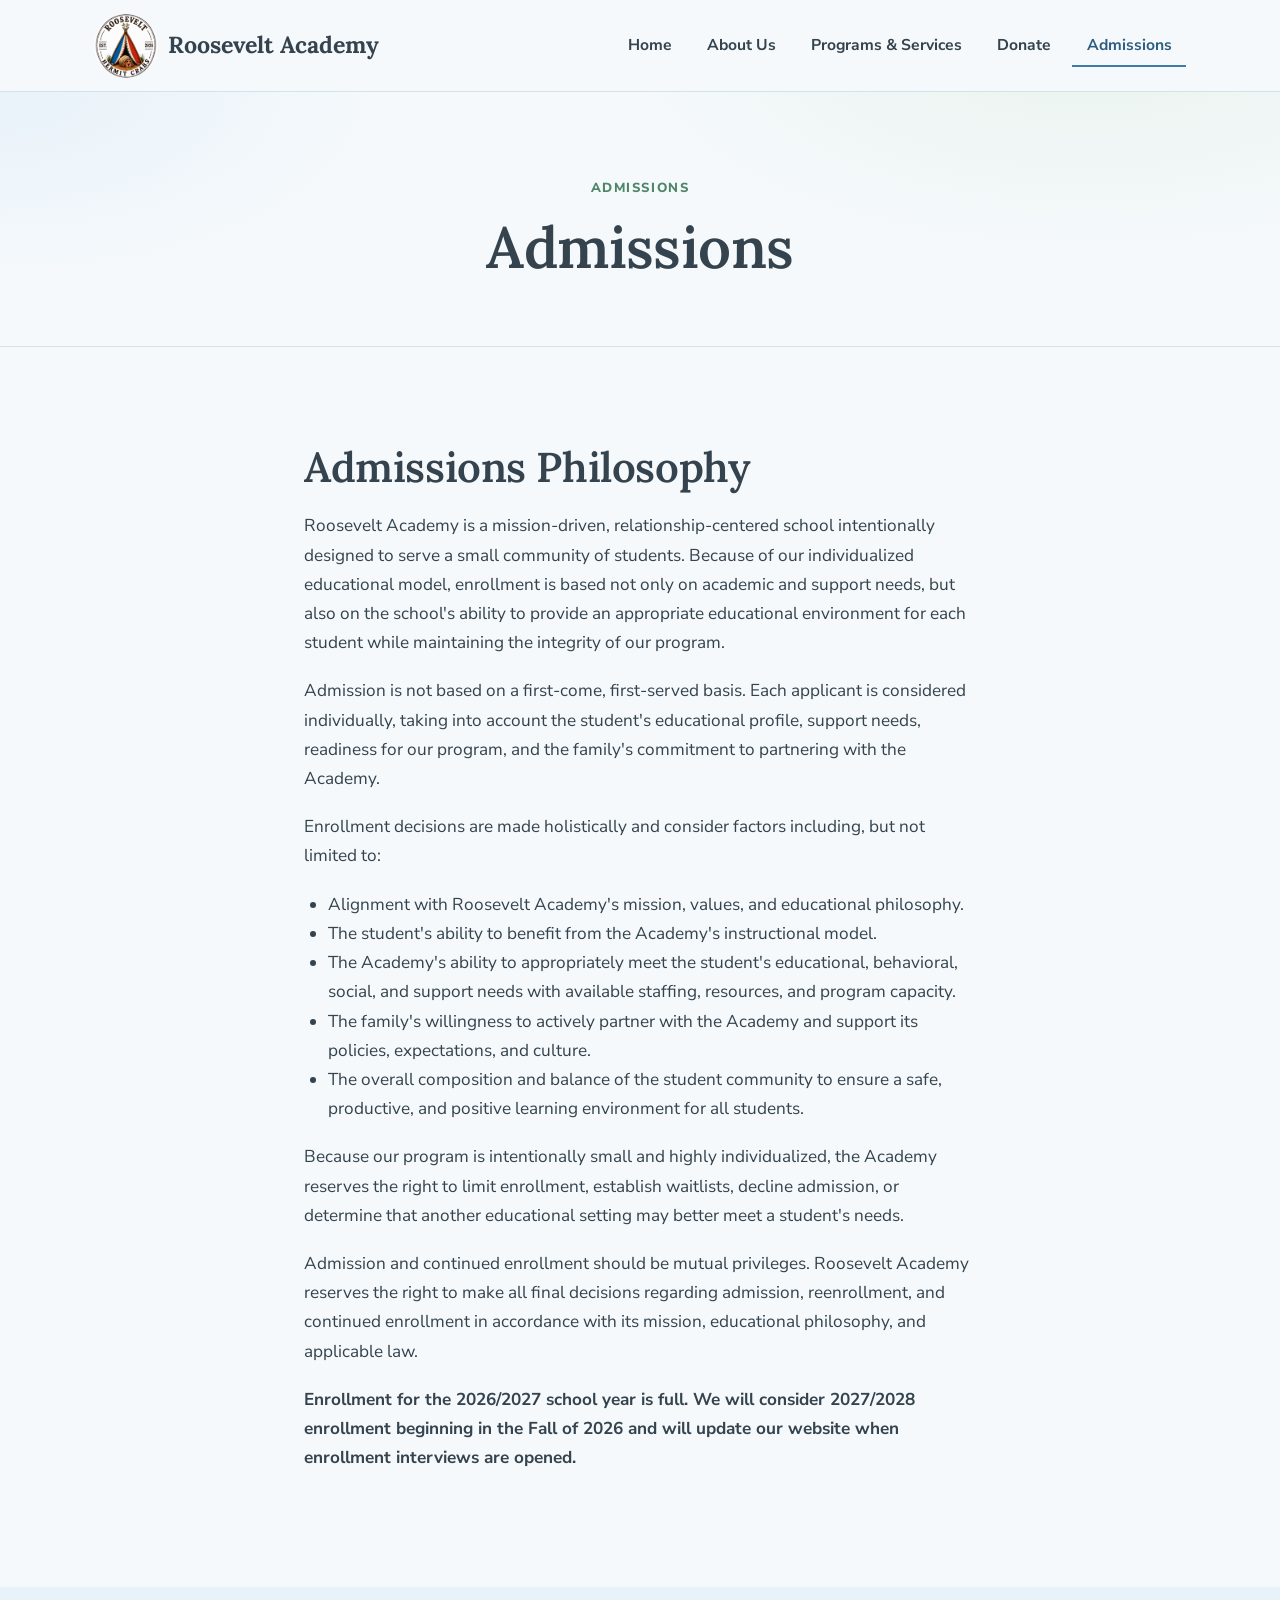
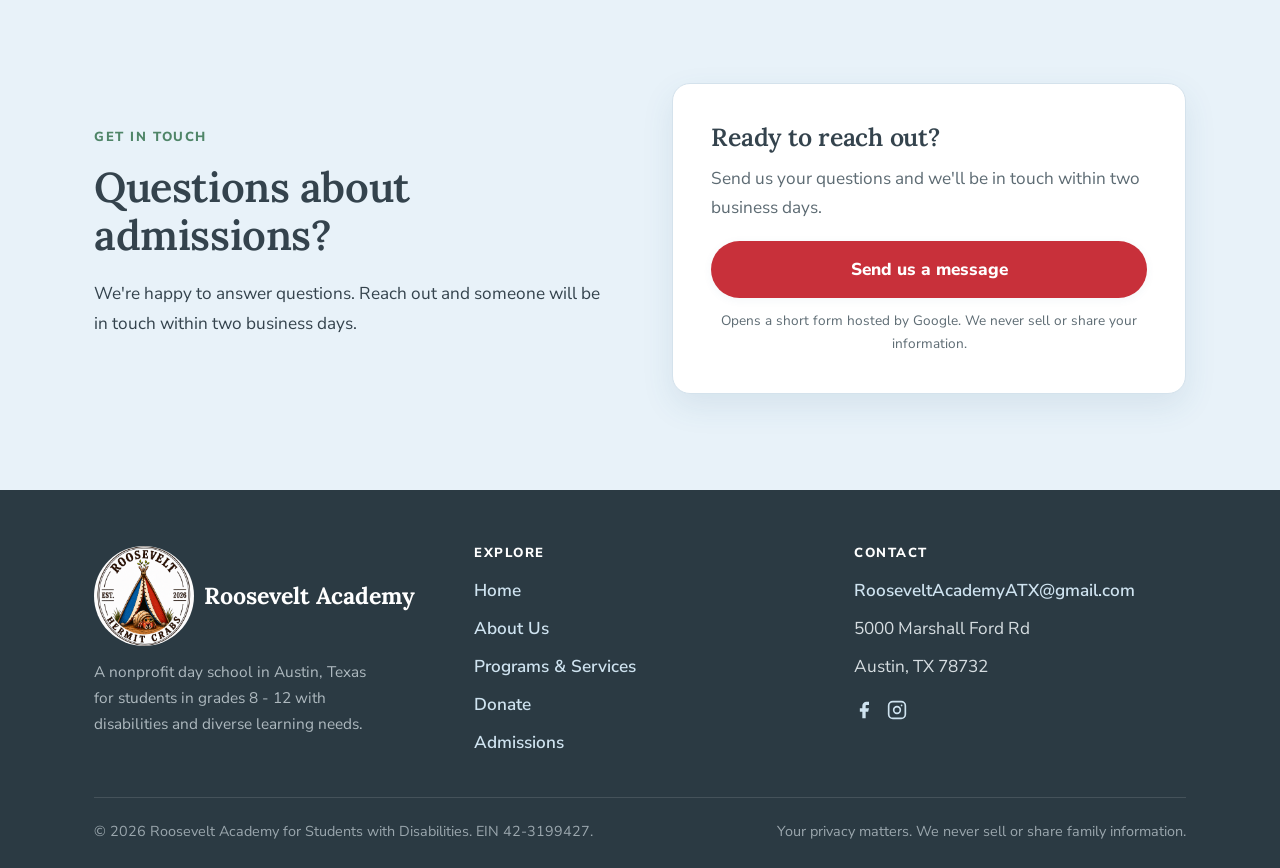
==== commit 73a9156e: "Wire admissions contact form to Google Form link-out button Co-Authored-By: Claude Opus 4.8 <noreply" ====
--- a/admissions.html
+++ b/admissions.html
@@ -70,33 +70,10 @@
             <p>We're happy to answer questions. Reach out and someone will be in touch within two business days.</p>
           </div>
           <div class="split__panel">
-            <h3 class="mt-0">Send us a message</h3>
-            <form onsubmit="event.preventDefault(); this.reset(); document.getElementById('adm-thanks').hidden = false;">
-              <div class="stack">
-                <div>
-                  <label for="adm-name" style="display:block; font-weight:700; margin-bottom:0.3rem;">Your name</label>
-                  <input id="adm-name" name="name" type="text" required autocomplete="name"
-                    style="width:100%; padding:0.8rem 1rem; border:1px solid var(--line); border-radius:12px; font:inherit; background:#fff;" />
-                </div>
-                <div>
-                  <label for="adm-contact" style="display:block; font-weight:700; margin-bottom:0.3rem;">Email or phone</label>
-                  <input id="adm-contact" name="contact" type="text" required autocomplete="email"
-                    style="width:100%; padding:0.8rem 1rem; border:1px solid var(--line); border-radius:12px; font:inherit; background:#fff;" />
-                </div>
-                <div>
-                  <label for="adm-msg" style="display:block; font-weight:700; margin-bottom:0.3rem;">Message</label>
-                  <textarea id="adm-msg" name="message" rows="4"
-                    style="width:100%; padding:0.8rem 1rem; border:1px solid var(--line); border-radius:12px; font:inherit; background:#fff; resize:vertical;"></textarea>
-                </div>
-                <button type="submit" class="btn btn--warm btn--block btn--lg">Send message</button>
-                <p id="adm-thanks" hidden style="margin:0; color:var(--sage-dk); font-weight:800; text-align:center;">
-                  Thank you! We'll be in touch within two business days.
-                </p>
-                <p style="margin:0; font-size:0.85rem; color:var(--ink-soft); text-align:center;">
-                  This is a demo form. No information is sent or stored yet.
-                </p>
-              </div>
-            </form>
+            <h3 class="mt-0">Ready to reach out?</h3>
+            <p style="color:var(--ink-soft);">Send us your questions and we'll be in touch within two business days.</p>
+            <a class="btn btn--warm btn--block btn--lg" href="https://forms.gle/djYczCFQzFVeF2jN6" target="_blank" rel="noopener">Send us a message</a>
+            <p style="margin:0.7rem 0 0; font-size:0.85rem; color:var(--ink-soft); text-align:center;">Opens a short form hosted by Google. We never sell or share your information.</p>
           </div>
         </div>
       </div>
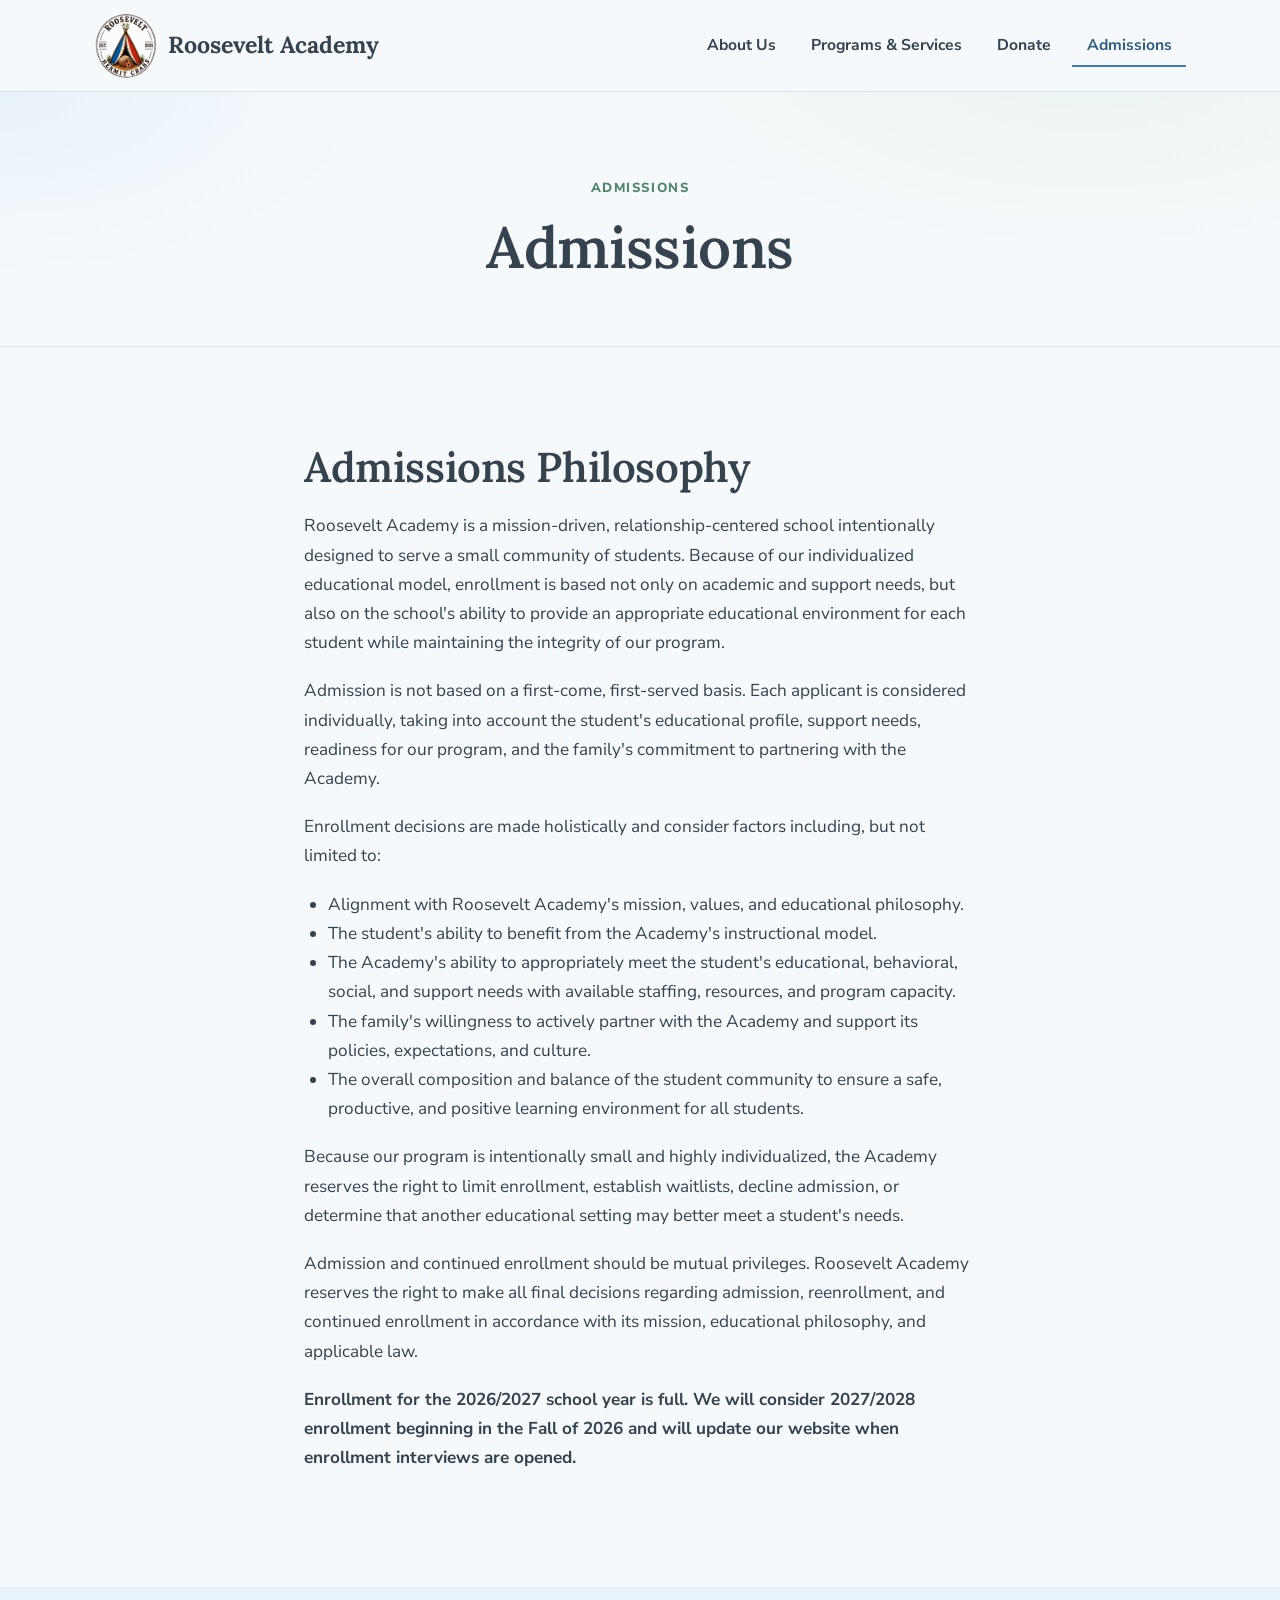
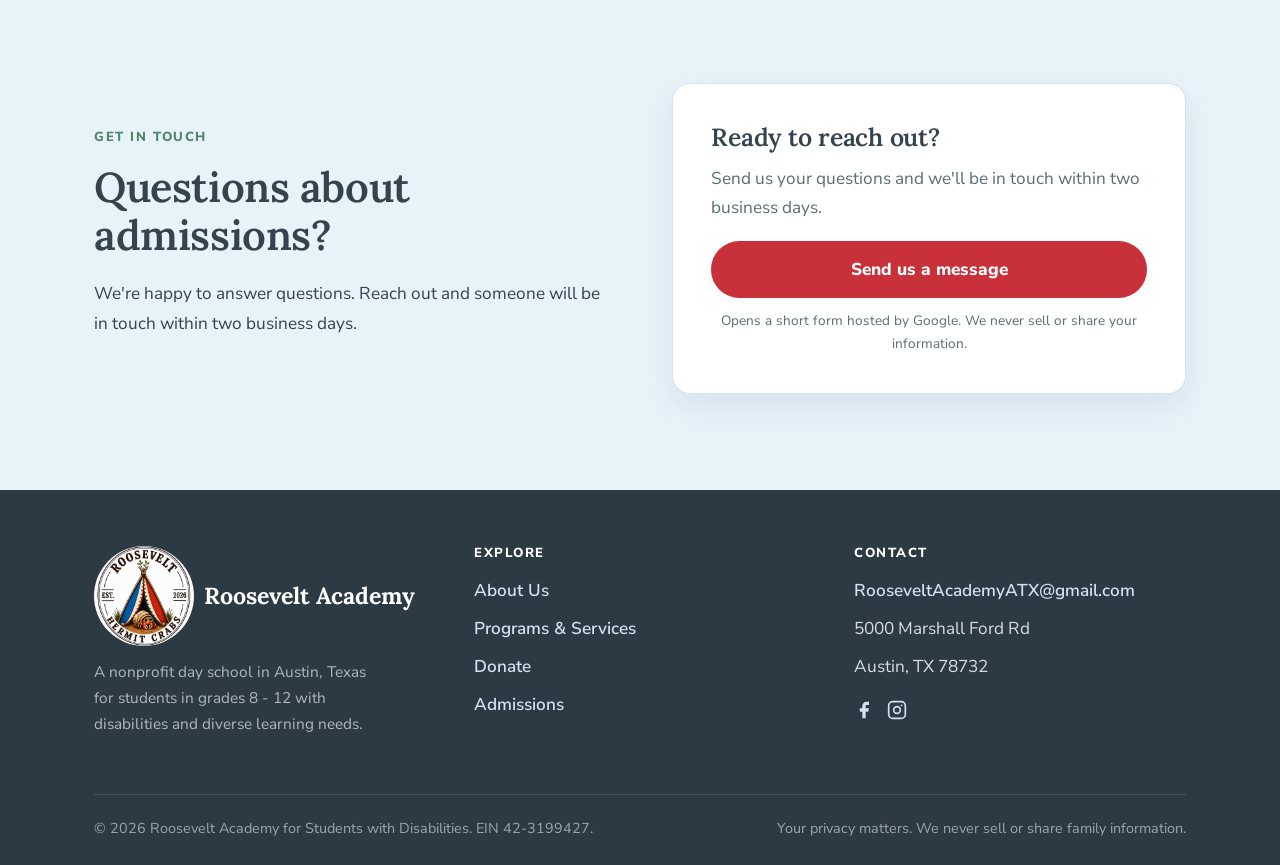
==== commit 9590ee2f: "Hide homepage from nav (trim to hero only), merge homepage logo into About Us hero Co-Authored-By: C" ====
--- a/admissions.html
+++ b/admissions.html
@@ -22,7 +22,6 @@
         <svg width="24" height="24" viewBox="0 0 24 24" fill="none" stroke="currentColor" stroke-width="2.2" stroke-linecap="round"><path d="M3 6h18M3 12h18M3 18h18"/></svg>
       </button>
       <ul class="nav__links" id="nav-links">
-        <li><a href="index.html">Home</a></li>
         <li><a href="who-we-are.html">About Us</a></li>
         <li><a href="programs.html">Programs &amp; Services</a></li>
         <li><a href="donate.html">Donate</a></li>
@@ -93,8 +92,7 @@
         <div class="footer">
           <h4>Explore</h4>
           <ul>
-            <li><a href="index.html">Home</a></li>
-            <li><a href="who-we-are.html">About Us</a></li>
+                <li><a href="who-we-are.html">About Us</a></li>
             <li><a href="programs.html">Programs &amp; Services</a></li>
             <li><a href="donate.html">Donate</a></li>
             <li><a href="admissions.html">Admissions</a></li>
--- a/styles.css
+++ b/styles.css
@@ -283,6 +283,33 @@
 .stat__num { font-family: var(--font-head); font-weight: 600; font-size: clamp(2rem, 4vw, 2.8rem); color: var(--harbor-blue-dk); line-height: 1; }
 .stat__label { font-weight: 700; color: var(--ink-soft); font-size: 0.98rem; }
 
+/* ---- Phased-approach timeline ---- */
+.timeline { position: relative; margin-top: 2.5rem; padding-left: 2.25rem; max-width: 68ch; }
+.timeline::before {
+  content: ""; position: absolute; left: 7px; top: 10px; bottom: 10px;
+  width: 2px; background: var(--line);
+}
+.timeline__item { position: relative; padding-bottom: 2.6rem; }
+.timeline__item:last-child { padding-bottom: 0; }
+.timeline__item::before {
+  content: ""; position: absolute; left: -2.25rem; top: 5px;
+  width: 16px; height: 16px; border-radius: 50%;
+  background: var(--harbor-blue);
+  box-shadow: 0 0 0 4px var(--harbor-blue-lt);
+}
+.timeline__item--future::before {
+  background: var(--sage);
+  box-shadow: 0 0 0 4px var(--sage-lt);
+}
+.timeline__tag {
+  display: inline-block; font-family: var(--font-body); font-weight: 800;
+  font-size: 0.76rem; letter-spacing: 0.12em; text-transform: uppercase;
+  color: var(--harbor-blue-dk); margin-bottom: 0.35rem;
+}
+.timeline__item--future .timeline__tag { color: var(--sage-dk); }
+.timeline__item h3 { margin: 0 0 0.5rem; }
+.timeline__item p:last-child { margin-bottom: 0; }
+
 /* ---- Feature split ---- */
 .split { display: grid; grid-template-columns: 1fr 1fr; gap: clamp(2rem, 5vw, 4rem); align-items: center; }
 .split__panel {
@@ -431,6 +458,8 @@
 .page-hero .wrap { max-width: 1000px; }
 .page-hero h1 { margin-bottom: 0.6rem; max-width: 28ch; margin-left: auto; margin-right: auto; }
 .page-hero p { max-width: min(60ch, 82%); margin-left: auto; margin-right: auto; }
+.page-hero__logo { display: flex; justify-content: center; margin-bottom: 1.4rem; }
+.page-hero__logo img { width: clamp(120px, 20vw, 170px); height: clamp(120px, 20vw, 170px); border-radius: 50%; object-fit: contain; box-shadow: var(--shadow); }
 
 /* ---- CTA band ---- */
 .cta-band {
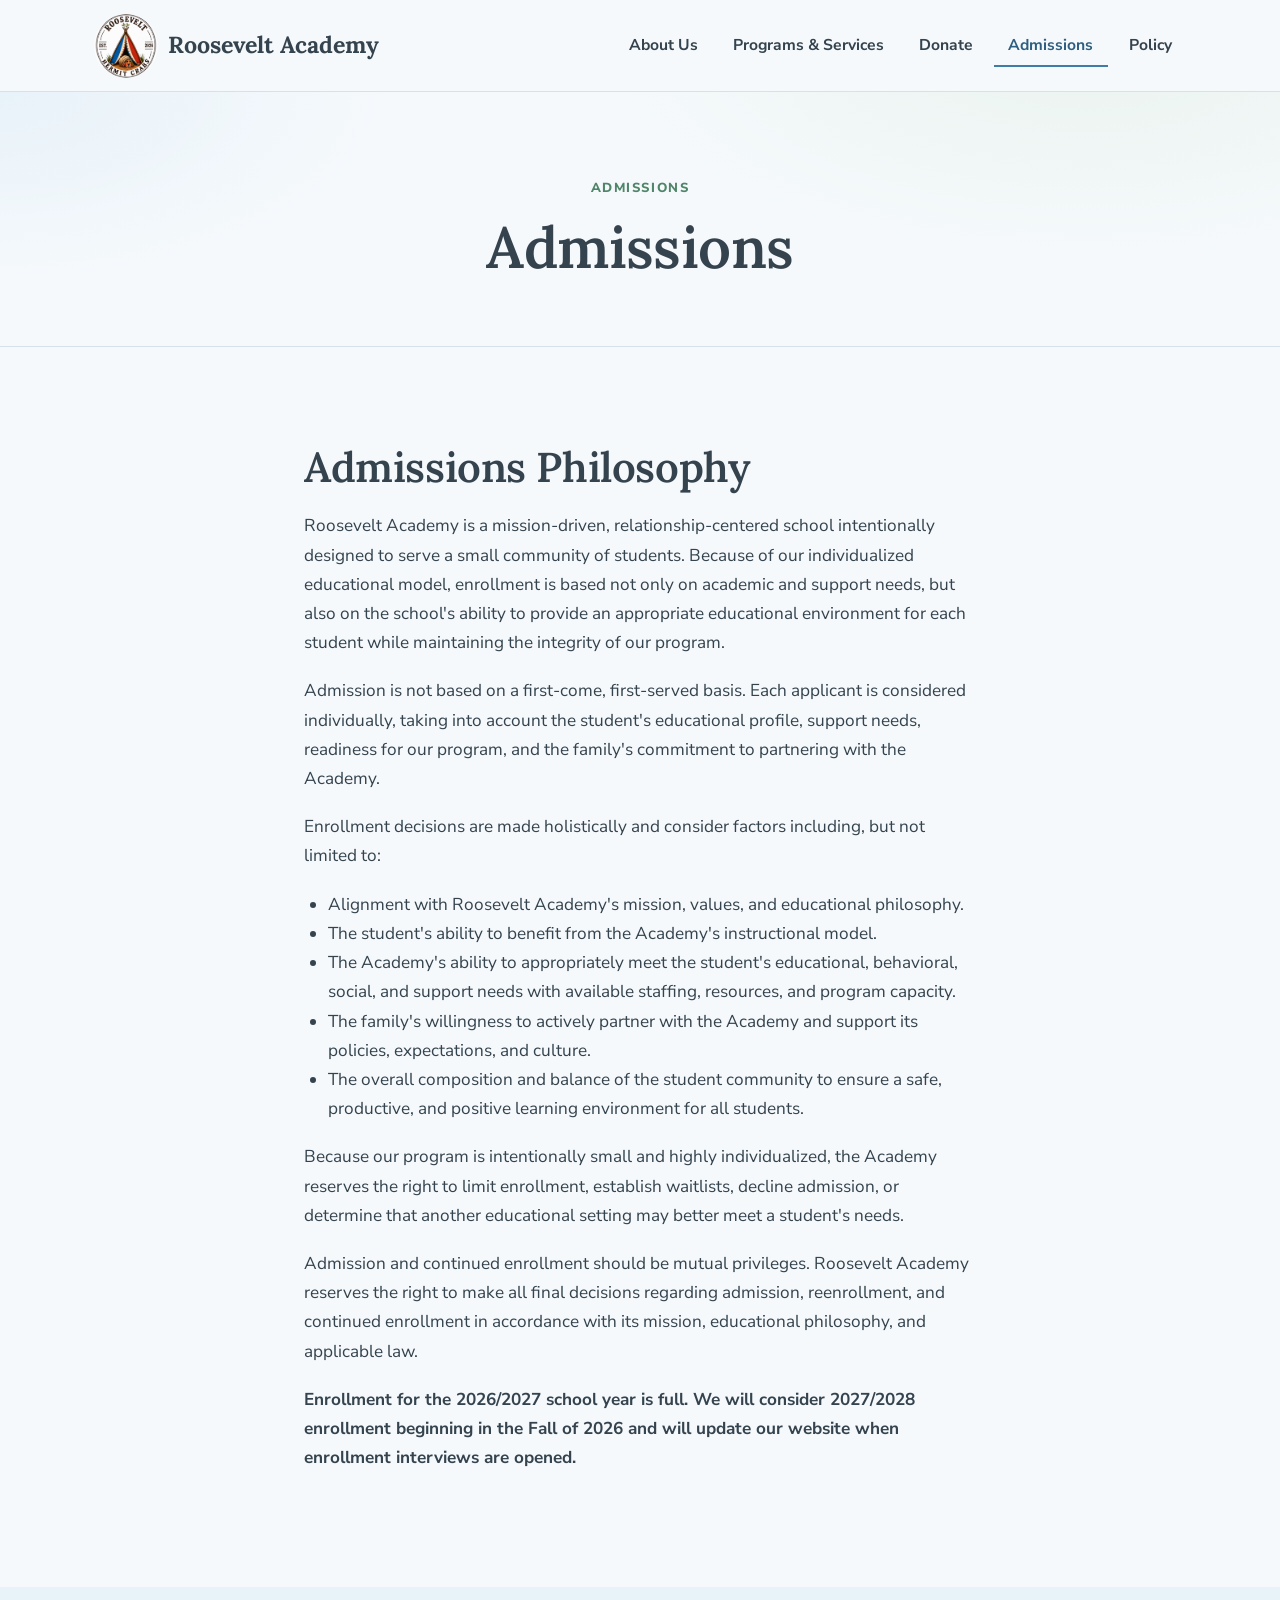
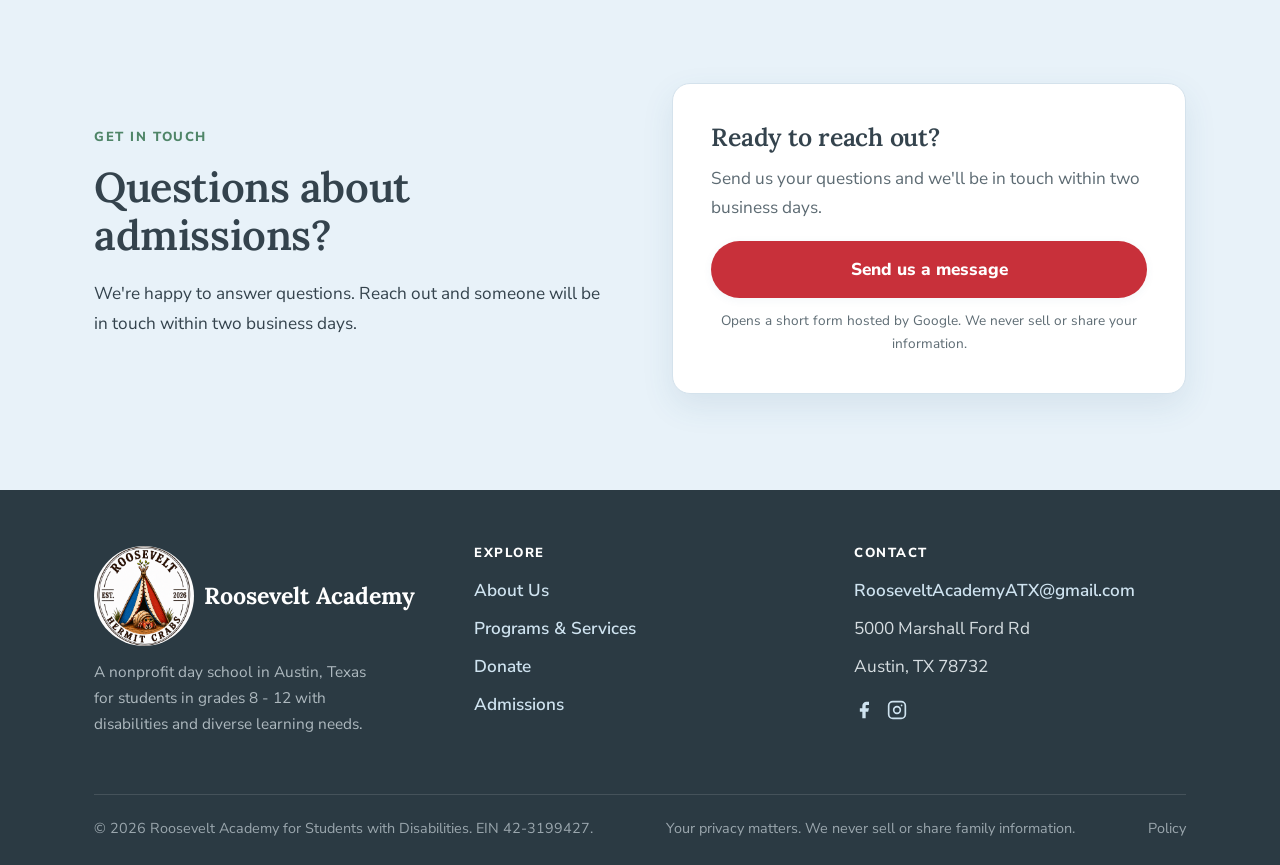
==== commit c6a11771: "Add Policy link to header nav; shorten label to Policy in header and footer" ====
--- a/admissions.html
+++ b/admissions.html
@@ -14,7 +14,7 @@
 
   <header class="site-header">
     <nav class="nav" aria-label="Primary">
-      <a class="brand" href="index.html">
+      <a class="brand" href="who-we-are.html">
         <img src="logo.jpeg" alt="Roosevelt Academy — Roosevelt Hermit Crabs" style="height:64px; width:64px; object-fit:contain; border-radius:50%;" />
         <span class="brand__name">Roosevelt Academy<span></span></span>
       </a>
@@ -26,6 +26,7 @@
         <li><a href="programs.html">Programs &amp; Services</a></li>
         <li><a href="donate.html">Donate</a></li>
         <li><a href="admissions.html" aria-current="page">Admissions</a></li>
+        <li><a href="nondiscrimination-policy.html">Policy</a></li>
       </ul>
     </nav>
   </header>
@@ -83,7 +84,7 @@
     <div class="wrap">
       <div class="footer__grid">
         <div class="footer__brand">
-          <a class="brand" href="index.html" style="margin-bottom:0.8rem;">
+          <a class="brand" href="who-we-are.html" style="margin-bottom:0.8rem;">
             <img src="logo.jpeg" alt="Roosevelt Academy — Roosevelt Hermit Crabs" style="height:64px; width:64px; object-fit:contain; border-radius:50%;" />
             <span class="brand__name" style="color:#fff;">Roosevelt Academy<span></span></span>
           </a>
@@ -118,6 +119,7 @@
       <div class="footer__bottom">
         <span>© 2026 Roosevelt Academy for Students with Disabilities. EIN 42-3199427.</span>
         <span>Your privacy matters. We never sell or share family information.</span>
+        <span><a href="nondiscrimination-policy.html" style="color:inherit;">Policy</a></span>
       </div>
     </div>
   </footer>
--- a/styles.css
+++ b/styles.css
@@ -433,6 +433,20 @@
 .amount-picker button:hover { border-color: var(--harbor-blue); }
 .amount-picker button.is-active { background: var(--harbor-blue); border-color: var(--harbor-blue); color: #fff; }
 
+.zelle-copy {
+  display: inline-flex; align-items: center; gap: 0.5rem;
+  font-family: var(--font-body); font-weight: 800; font-size: 1.02rem;
+  color: var(--harbor-blue-dk);
+  background: var(--harbor-blue-lt);
+  border: 2px solid transparent;
+  border-radius: var(--radius-pill);
+  padding: 0.6rem 1.1rem;
+  cursor: pointer;
+  transition: background 0.15s ease, border-color 0.15s ease;
+}
+.zelle-copy:hover, .zelle-copy:focus-visible { border-color: var(--harbor-blue); }
+.zelle-copy svg { flex: 0 0 auto; }
+
 .privacy-note {
   display: flex; gap: 0.7rem; align-items: flex-start;
   background: var(--sage-lt);
@@ -459,7 +473,7 @@
 .page-hero h1 { margin-bottom: 0.6rem; max-width: 28ch; margin-left: auto; margin-right: auto; }
 .page-hero p { max-width: min(60ch, 82%); margin-left: auto; margin-right: auto; }
 .page-hero__logo { display: flex; justify-content: center; margin-bottom: 1.4rem; }
-.page-hero__logo img { width: clamp(120px, 20vw, 170px); height: clamp(120px, 20vw, 170px); border-radius: 50%; object-fit: contain; box-shadow: var(--shadow); }
+.page-hero__logo img { width: clamp(180px, 30vw, 255px); height: clamp(180px, 30vw, 255px); border-radius: 50%; object-fit: contain; box-shadow: var(--shadow); }
 
 /* ---- CTA band ---- */
 .cta-band {
